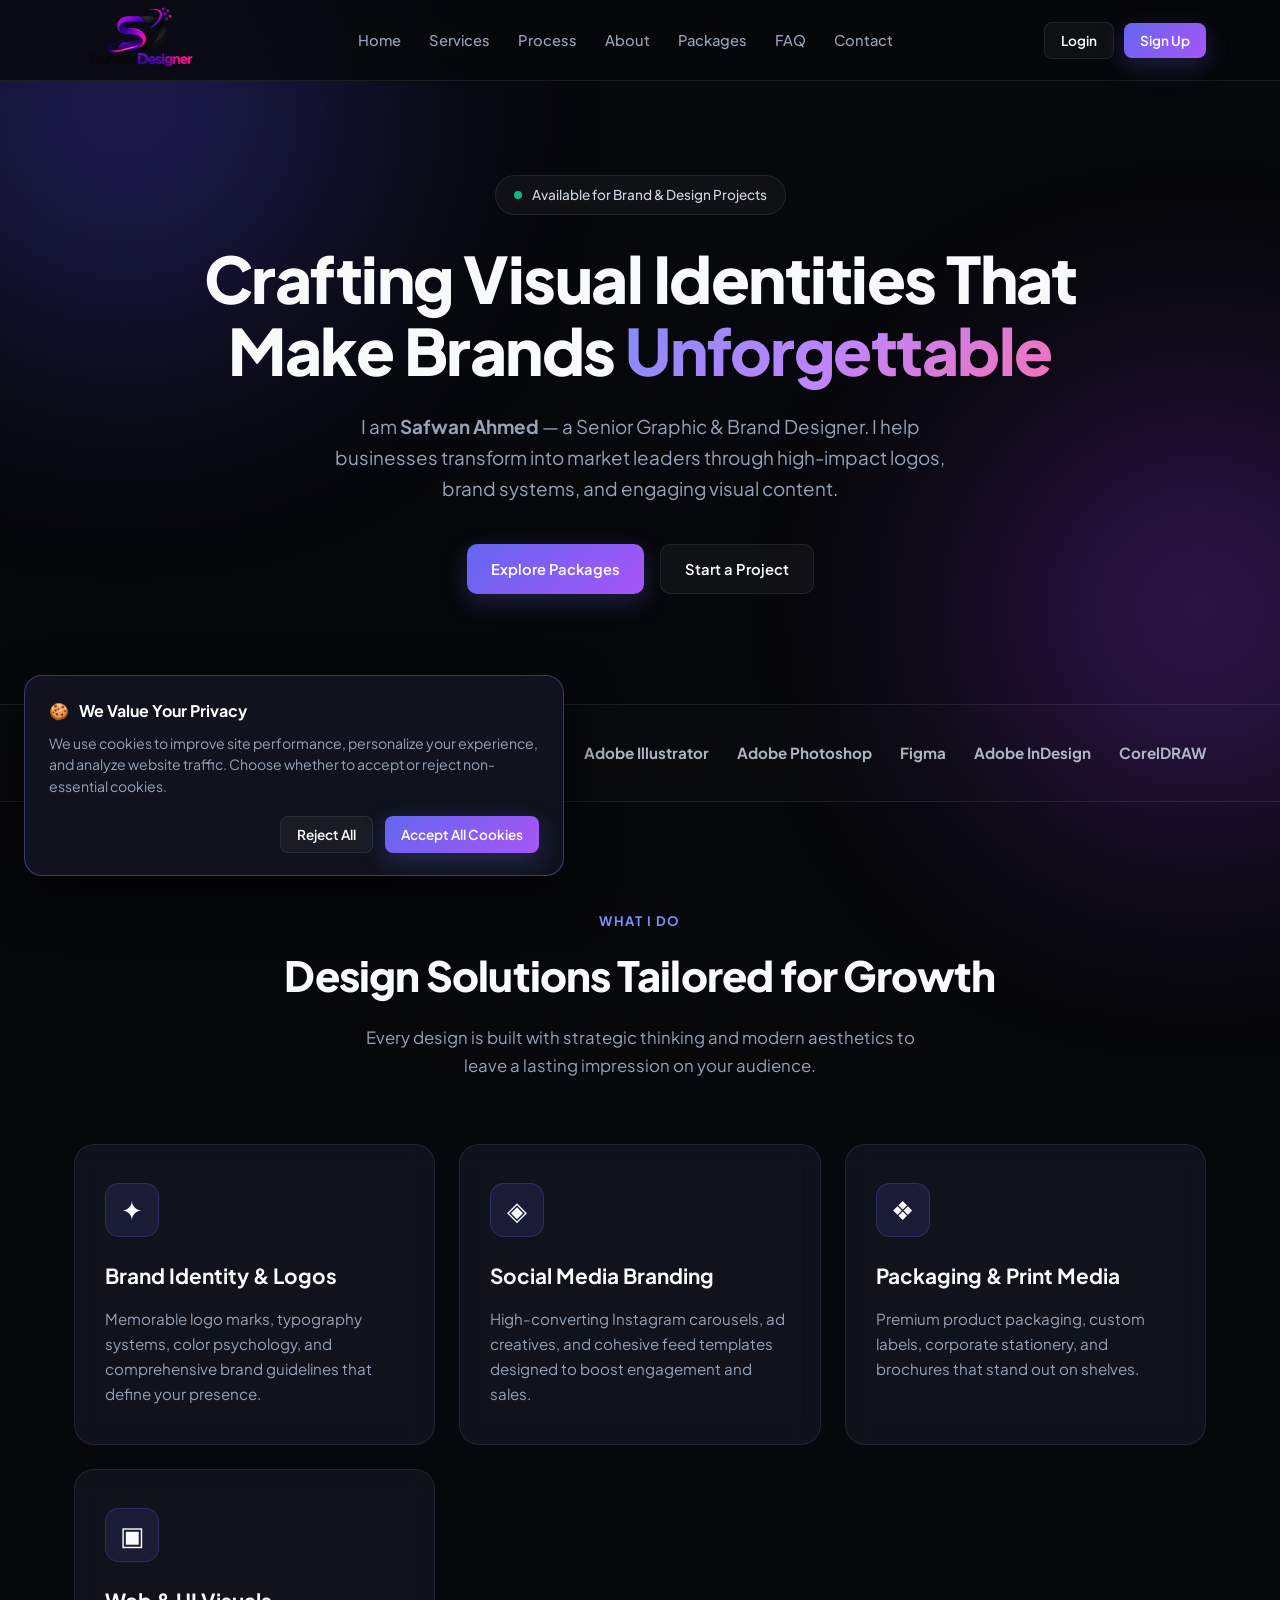
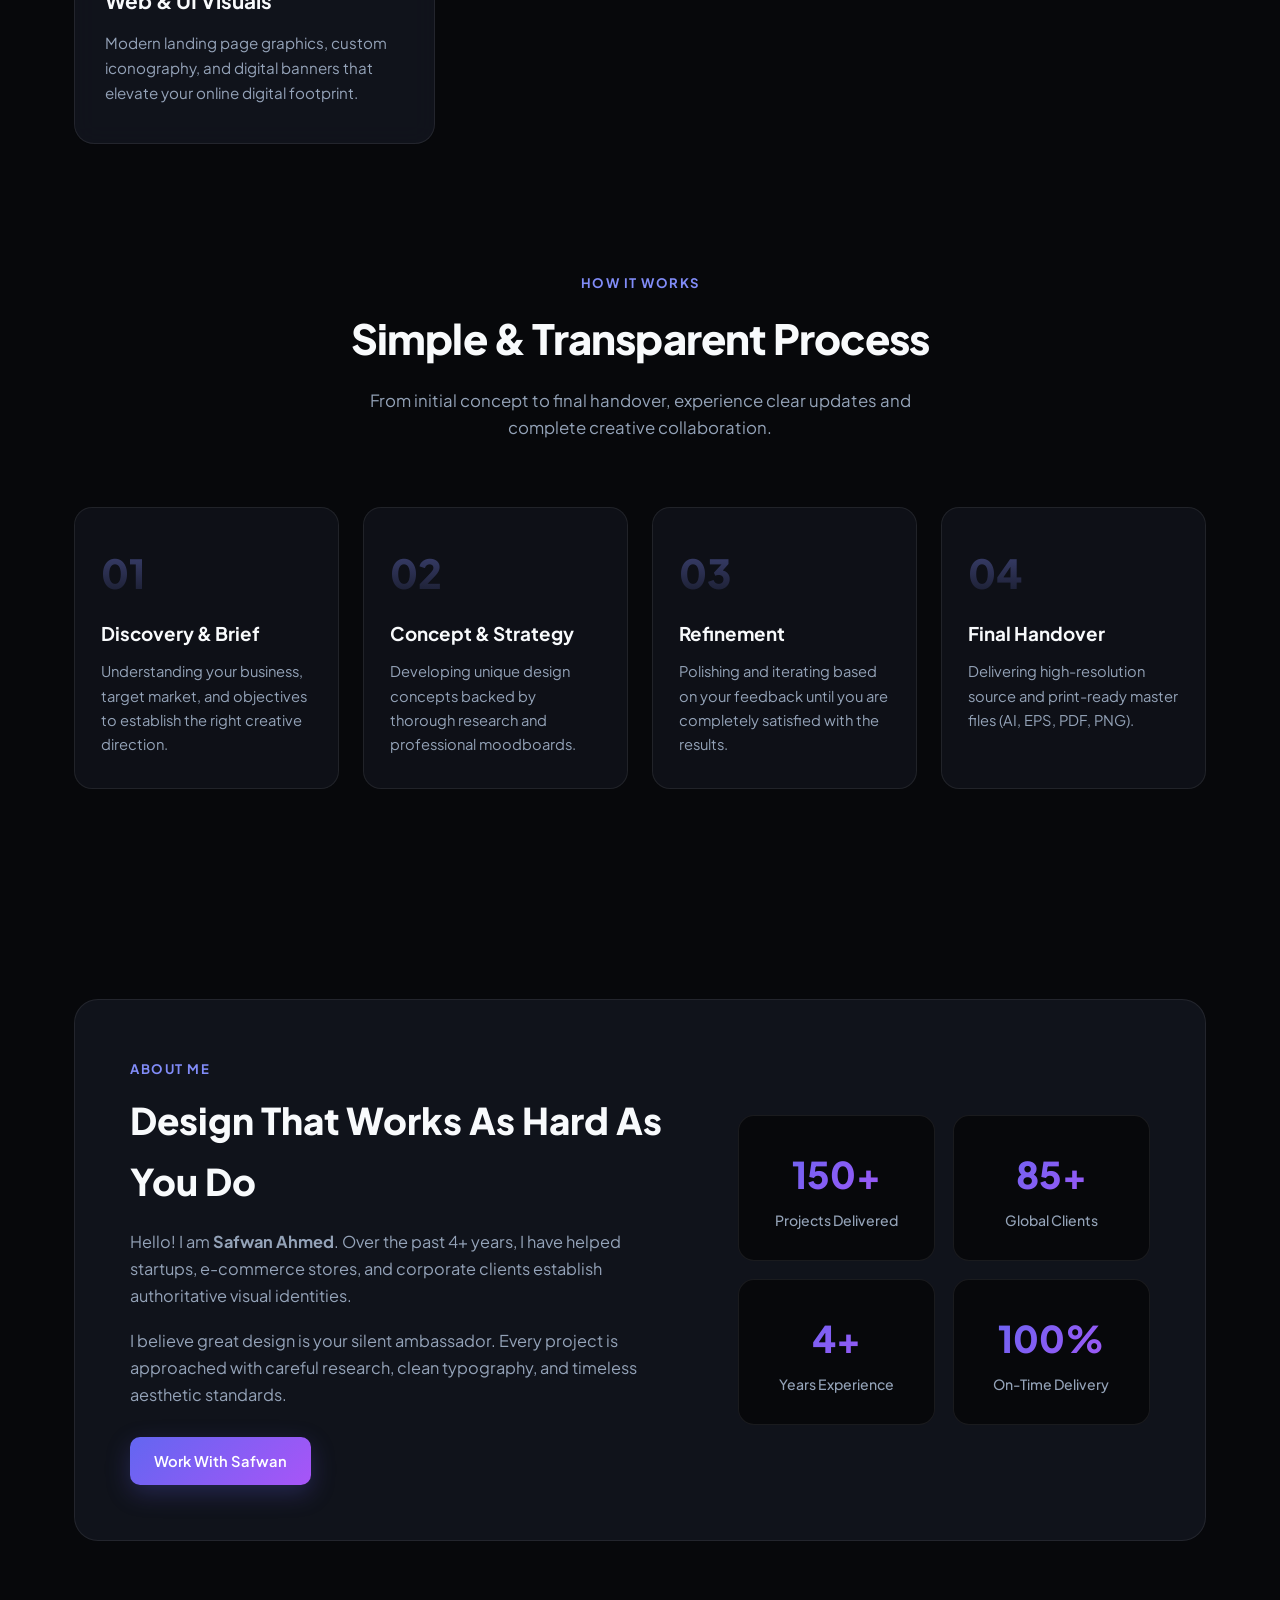
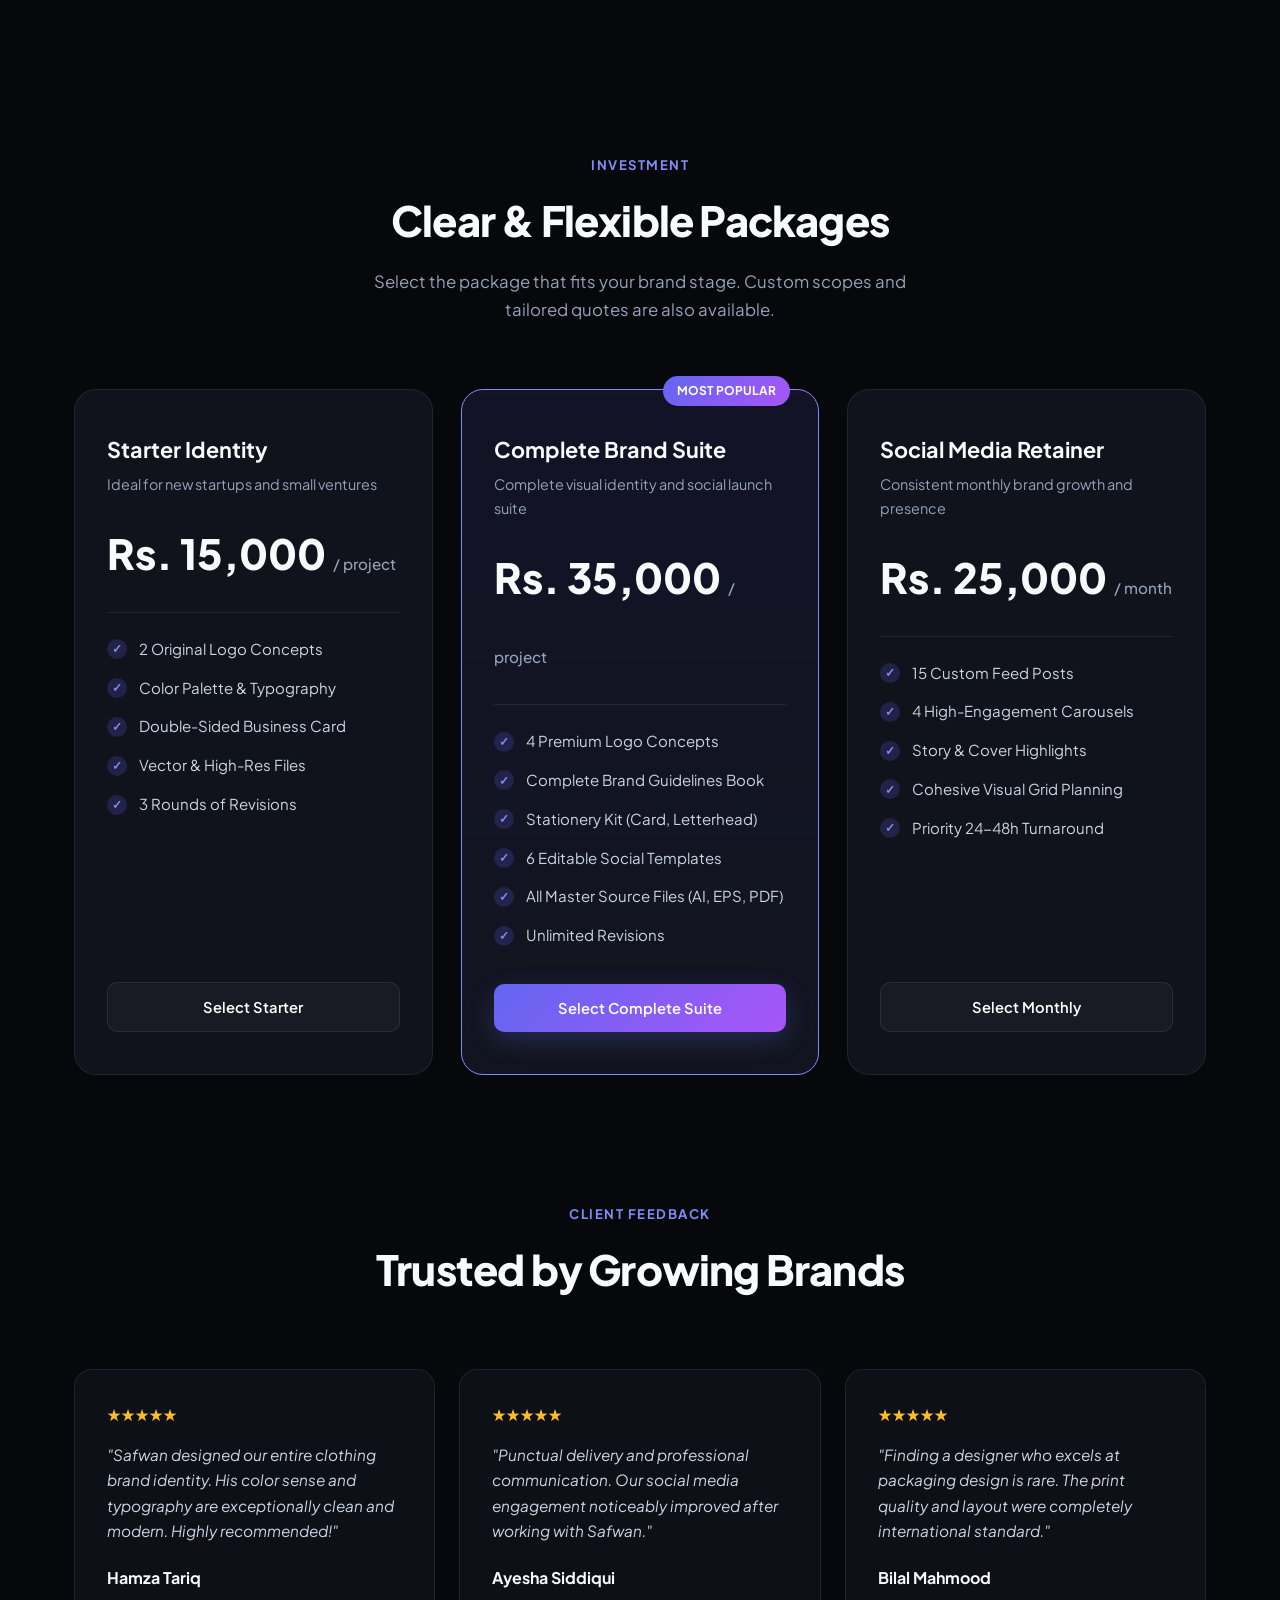
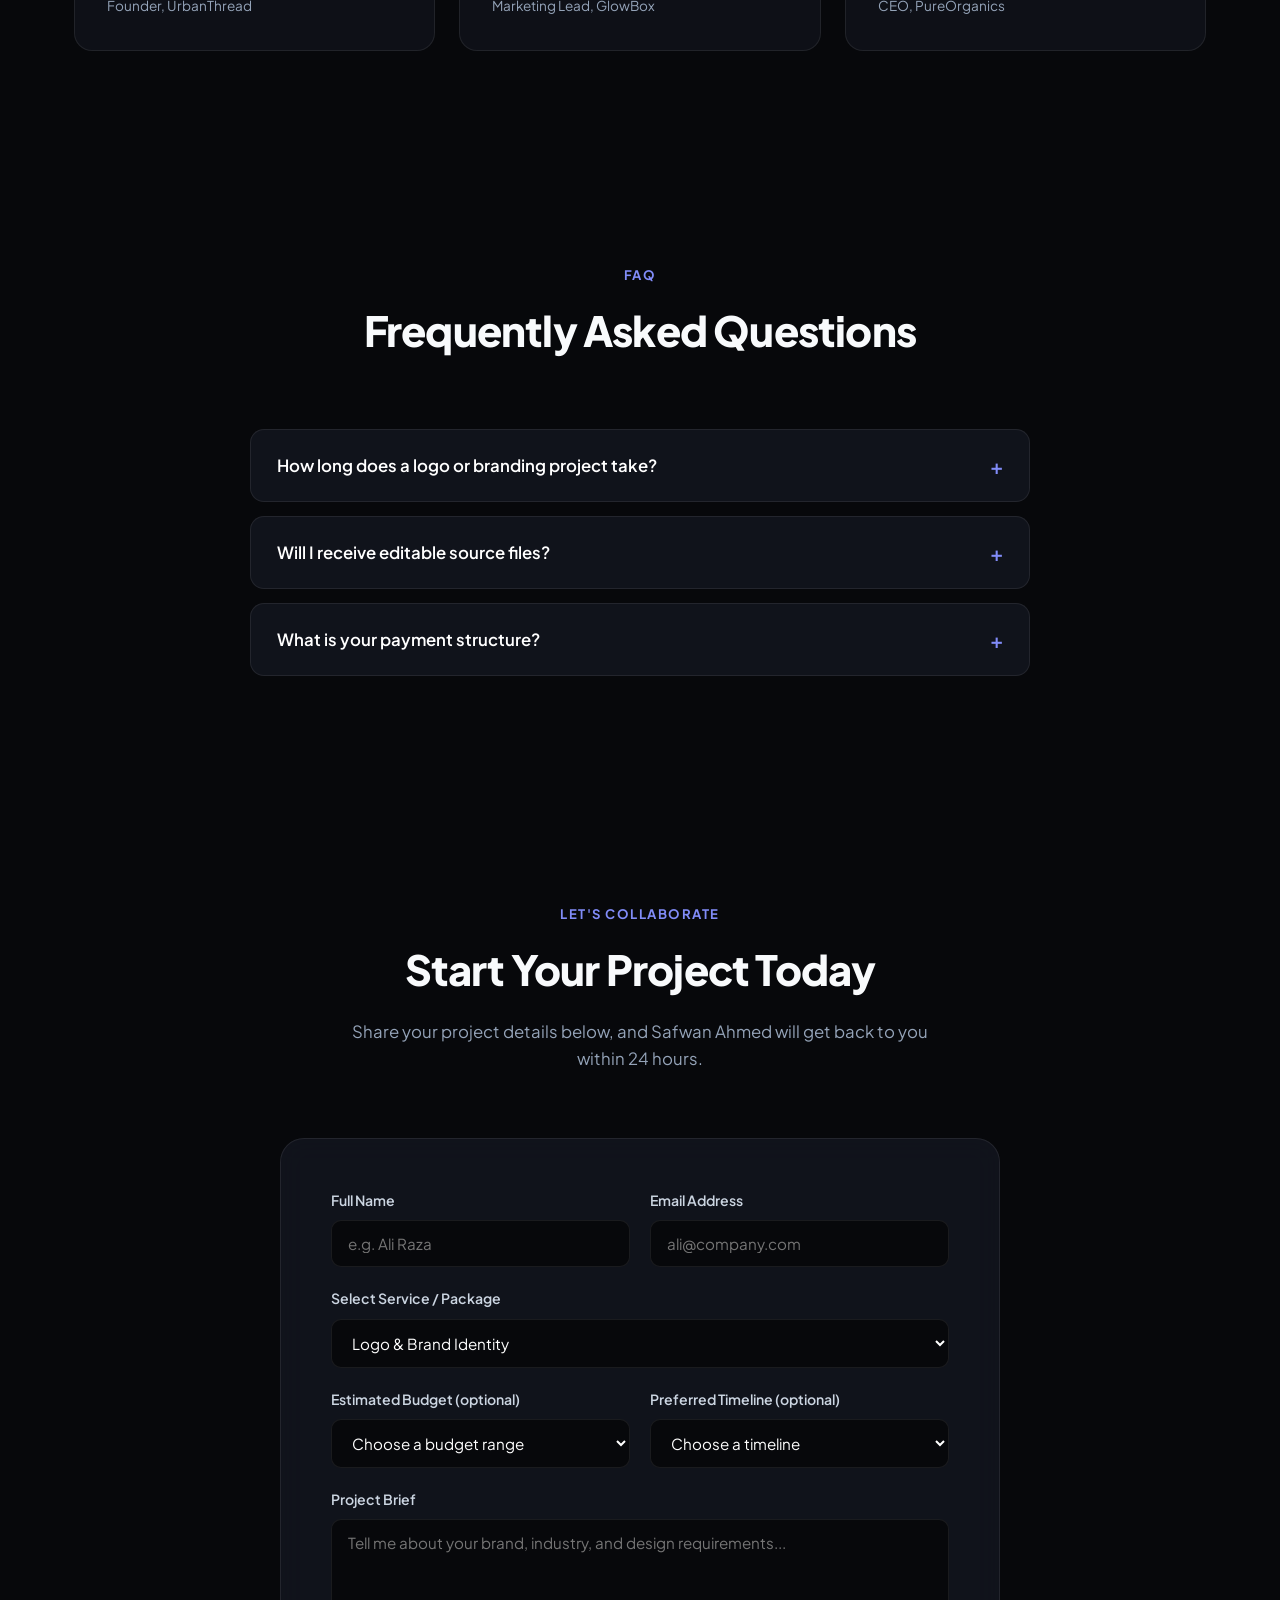
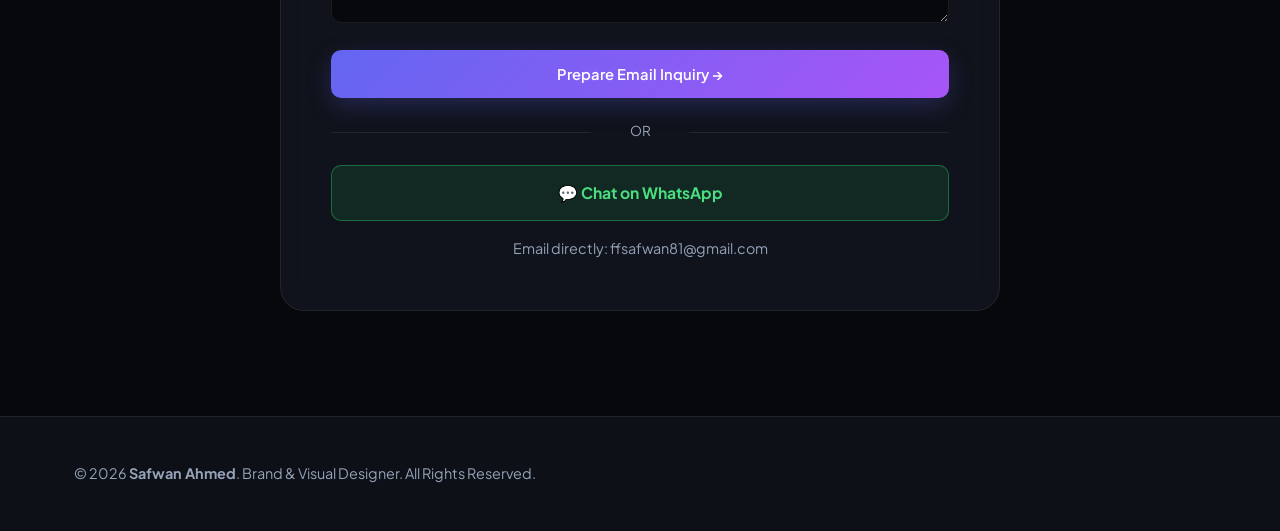
==== index.html @ cdcf0e23 "Add files via upload" ====
<!DOCTYPE html>
<html lang="en">
<head>
    <meta charset="UTF-8">
    <meta name="viewport" content="width=device-width, initial-scale=1.0">
    <title>Safwan Ahmed — Senior Brand & Visual Designer</title>
    <meta name="description" content="Explore brand identity, logo design, packaging, and social media design services by Safwan Ahmed. View packages and start your project today.">
    <meta name="theme-color" content="#07080b">
    <meta property="og:type" content="website">
    <meta property="og:title" content="Safwan Ahmed — Brand & Visual Designer">
    <meta property="og:description" content="Strategic brand identities, logos, packaging, and visual design for growing businesses.">
    <link href="https://fonts.googleapis.com/css2?family=Plus+Jakarta+Sans:wght@400;500;600;700;800&display=swap" rel="stylesheet">
    
    <link rel="stylesheet" href="style.css">
</head>
<body>

    <div class="glow-orb orb-1"></div>
    <div class="glow-orb orb-2"></div>

    <!-- NAVBAR WITH EMAIL LOGIN & SIGN UP -->
    <header>
        <div class="container nav-container">
            <a href="#" class="logo">
                <img class="logo-image" src="assetssafwan-logo.png" alt="Safwan Designer — Graphic Designer">
            </a>

            <ul class="nav-links" id="navLinks">
                <li><a href="#home">Home</a></li>
                <li><a href="#services">Services</a></li>
                <li><a href="#process">Process</a></li>
                <li><a href="#about">About</a></li>
                <li><a href="#packages">Packages</a></li>
                <li><a href="#faq">FAQ</a></li>
                <li><a href="#contact">Contact</a></li>
            </ul>

            <div class="nav-actions">
                <!-- Auth Buttons (Shown when logged out) -->
                <div id="guestActions">
                    <button type="button" class="btn btn-outline btn-sm" id="loginBtn">Login</button>
                    <button type="button" class="btn btn-sm" id="signupBtn">Sign Up</button>
                </div>

                <!-- User Session Badge (Shown after Email Login/Signup) -->
                <div id="userSession" class="user-badge">
                    <span id="loggedInEmail">user@email.com</span>
                    <button type="button" id="logoutBtn">Logout</button>
                </div>

                <div class="menu-toggle" id="menuToggle">☰</div>
            </div>
        </div>
    </header>

    <!-- HERO SECTION -->
    <section class="hero" id="home">
        <div class="container">
            <div class="status-pill">
                <span class="pulse-dot"></span>
                Available for Brand & Design Projects
            </div>
            <h1>Crafting Visual Identities That Make Brands <span>Unforgettable</span></h1>
            <p>I am <strong>Safwan Ahmed</strong> — a Senior Graphic & Brand Designer. I help businesses transform into market leaders through high-impact logos, brand systems, and engaging visual content.</p>
            <div class="hero-btns">
                <a href="#packages" class="btn">Explore Packages</a>
                <a href="#contact" class="btn btn-outline">Start a Project</a>
            </div>
        </div>
    </section>

    <!-- TOOLS STRIP -->
    <div class="tools-strip">
        <div class="container tools-strip-inner">
            <span class="tools-label">Industry Standard Stack</span>
            <div class="tools-icons">
                <span>Adobe Illustrator</span>
                <span>Adobe Photoshop</span>
                <span>Figma</span>
                <span>Adobe InDesign</span>
                <span>CorelDRAW</span>
            </div>
        </div>
    </div>

    <!-- SERVICES SECTION -->
    <section id="services">
        <div class="container">
            <div class="section-header">
                <span class="section-tag">What I Do</span>
                <h2>Design Solutions Tailored for Growth</h2>
                <p>Every design is built with strategic thinking and modern aesthetics to leave a lasting impression on your audience.</p>
            </div>
            <div class="services-grid">
                <div class="service-card">
                    <div class="service-icon">✦</div>
                    <h3>Brand Identity & Logos</h3>
                    <p>Memorable logo marks, typography systems, color psychology, and comprehensive brand guidelines that define your presence.</p>
                </div>
                <div class="service-card">
                    <div class="service-icon">◈</div>
                    <h3>Social Media Branding</h3>
                    <p>High-converting Instagram carousels, ad creatives, and cohesive feed templates designed to boost engagement and sales.</p>
                </div>
                <div class="service-card">
                    <div class="service-icon">❖</div>
                    <h3>Packaging & Print Media</h3>
                    <p>Premium product packaging, custom labels, corporate stationery, and brochures that stand out on shelves.</p>
                </div>
                <div class="service-card">
                    <div class="service-icon">▣</div>
                    <h3>Web & UI Visuals</h3>
                    <p>Modern landing page graphics, custom iconography, and digital banners that elevate your online digital footprint.</p>
                </div>
            </div>
        </div>
    </section>

    <!-- PROCESS SECTION -->
    <section id="process">
        <div class="container">
            <div class="section-header">
                <span class="section-tag">How It Works</span>
                <h2>Simple & Transparent Process</h2>
                <p>From initial concept to final handover, experience clear updates and complete creative collaboration.</p>
            </div>
            <div class="process-grid">
                <div class="process-step">
                    <span class="step-num">01</span>
                    <h3>Discovery & Brief</h3>
                    <p>Understanding your business, target market, and objectives to establish the right creative direction.</p>
                </div>
                <div class="process-step">
                    <span class="step-num">02</span>
                    <h3>Concept & Strategy</h3>
                    <p>Developing unique design concepts backed by thorough research and professional moodboards.</p>
                </div>
                <div class="process-step">
                    <span class="step-num">03</span>
                    <h3>Refinement</h3>
                    <p>Polishing and iterating based on your feedback until you are completely satisfied with the results.</p>
                </div>
                <div class="process-step">
                    <span class="step-num">04</span>
                    <h3>Final Handover</h3>
                    <p>Delivering high-resolution source and print-ready master files (AI, EPS, PDF, PNG).</p>
                </div>
            </div>
        </div>
    </section>

    <!-- ABOUT SECTION -->
    <section id="about">
        <div class="container">
            <div class="about-wrapper">
                <div class="about-content">
                    <span class="section-tag">About Me</span>
                    <h2>Design That Works As Hard As You Do</h2>
                    <p>Hello! I am <strong>Safwan Ahmed</strong>. Over the past 4+ years, I have helped startups, e-commerce stores, and corporate clients establish authoritative visual identities.</p>
                    <p>I believe great design is your silent ambassador. Every project is approached with careful research, clean typography, and timeless aesthetic standards.</p>
                    <a href="#contact" class="btn about-cta">Work With Safwan</a>
                </div>
                <div class="stats-grid">
                    <div class="stat-card">
                        <h3>150+</h3>
                        <p>Projects Delivered</p>
                    </div>
                    <div class="stat-card">
                        <h3>85+</h3>
                        <p>Global Clients</p>
                    </div>
                    <div class="stat-card">
                        <h3>4+</h3>
                        <p>Years Experience</p>
                    </div>
                    <div class="stat-card">
                        <h3>100%</h3>
                        <p>On-Time Delivery</p>
                    </div>
                </div>
            </div>
        </div>
    </section>

    <!-- PACKAGES SECTION -->
    <section id="packages">
        <div class="container">
            <div class="section-header">
                <span class="section-tag">Investment</span>
                <h2>Clear & Flexible Packages</h2>
                <p>Select the package that fits your brand stage. Custom scopes and tailored quotes are also available.</p>
            </div>
            <div class="pricing-grid">
                <div class="price-card">
                    <div>
                        <h3>Starter Identity</h3>
                        <p class="price-desc">Ideal for new startups and small ventures</p>
                        <div class="price-amount">Rs. 15,000 <span>/ project</span></div>
                        <ul class="features-list">
                            <li><span class="check-icon">✓</span> 2 Original Logo Concepts</li>
                            <li><span class="check-icon">✓</span> Color Palette & Typography</li>
                            <li><span class="check-icon">✓</span> Double-Sided Business Card</li>
                            <li><span class="check-icon">✓</span> Vector & High-Res Files</li>
                            <li><span class="check-icon">✓</span> 3 Rounds of Revisions</li>
                        </ul>
                    </div>
                    <a href="#contact" class="btn btn-outline package-select-btn" data-package="Starter Identity">Select Starter</a>
                </div>

                <div class="price-card featured">
                    <span class="popular-badge">Most Popular</span>
                    <div>
                        <h3>Complete Brand Suite</h3>
                        <p class="price-desc">Complete visual identity and social launch suite</p>
                        <div class="price-amount">Rs. 35,000 <span>/ project</span></div>
                        <ul class="features-list">
                            <li><span class="check-icon">✓</span> 4 Premium Logo Concepts</li>
                            <li><span class="check-icon">✓</span> Complete Brand Guidelines Book</li>
                            <li><span class="check-icon">✓</span> Stationery Kit (Card, Letterhead)</li>
                            <li><span class="check-icon">✓</span> 6 Editable Social Templates</li>
                            <li><span class="check-icon">✓</span> All Master Source Files (AI, EPS, PDF)</li>
                            <li><span class="check-icon">✓</span> Unlimited Revisions</li>
                        </ul>
                    </div>
                    <a href="#contact" class="btn package-select-btn" data-package="Complete Brand Suite">Select Complete Suite</a>
                </div>

                <div class="price-card">
                    <div>
                        <h3>Social Media Retainer</h3>
                        <p class="price-desc">Consistent monthly brand growth and presence</p>
                        <div class="price-amount">Rs. 25,000 <span>/ month</span></div>
                        <ul class="features-list">
                            <li><span class="check-icon">✓</span> 15 Custom Feed Posts</li>
                            <li><span class="check-icon">✓</span> 4 High-Engagement Carousels</li>
                            <li><span class="check-icon">✓</span> Story & Cover Highlights</li>
                            <li><span class="check-icon">✓</span> Cohesive Visual Grid Planning</li>
                            <li><span class="check-icon">✓</span> Priority 24-48h Turnaround</li>
                        </ul>
                    </div>
                    <a href="#contact" class="btn btn-outline package-select-btn" data-package="Social Media Retainer">Select Monthly</a>
                </div>
            </div>
        </div>
    </section>

    <!-- TESTIMONIALS -->
    <section class="testimonials-section">
        <div class="container">
            <div class="section-header">
                <span class="section-tag">Client Feedback</span>
                <h2>Trusted by Growing Brands</h2>
            </div>
            <div class="testimonials-grid">
                <div class="review-card">
                    <div class="stars">★★★★★</div>
                    <p class="review-text">"Safwan designed our entire clothing brand identity. His color sense and typography are exceptionally clean and modern. Highly recommended!"</p>
                    <div class="client-info">
                        <h4>Hamza Tariq</h4>
                        <span>Founder, UrbanThread</span>
                    </div>
                </div>
                <div class="review-card">
                    <div class="stars">★★★★★</div>
                    <p class="review-text">"Punctual delivery and professional communication. Our social media engagement noticeably improved after working with Safwan."</p>
                    <div class="client-info">
                        <h4>Ayesha Siddiqui</h4>
                        <span>Marketing Lead, GlowBox</span>
                    </div>
                </div>
                <div class="review-card">
                    <div class="stars">★★★★★</div>
                    <p class="review-text">"Finding a designer who excels at packaging design is rare. The print quality and layout were completely international standard."</p>
                    <div class="client-info">
                        <h4>Bilal Mahmood</h4>
                        <span>CEO, PureOrganics</span>
                    </div>
                </div>
            </div>
        </div>
    </section>

    <!-- FAQ -->
    <section id="faq">
        <div class="container">
            <div class="section-header">
                <span class="section-tag">FAQ</span>
                <h2>Frequently Asked Questions</h2>
            </div>
            <div class="faq-container">
                <div class="faq-item">
                    <button class="faq-question">How long does a logo or branding project take? <span>+</span></button>
                    <div class="faq-answer">Starter logo projects typically take 3 to 5 working days, while complete brand identity suites take 7 to 10 working days.</div>
                </div>
                <div class="faq-item">
                    <button class="faq-question">Will I receive editable source files? <span>+</span></button>
                    <div class="faq-answer">Yes, absolutely! Every package includes high-resolution PNG, JPEG, print-ready PDF, and fully editable vector source files (AI/EPS).</div>
                </div>
                <div class="faq-item">
                    <button class="faq-question">What is your payment structure? <span>+</span></button>
                    <div class="faq-answer">Projects require a 50% advance payment to begin work, with the remaining 50% due upon project completion before final files handover.</div>
                </div>
            </div>
        </div>
    </section>

    <!-- CONTACT SECTION -->
    <section id="contact">
        <div class="container">
            <div class="section-header">
                <span class="section-tag">Let's Collaborate</span>
                <h2>Start Your Project Today</h2>
                <p>Share your project details below, and Safwan Ahmed will get back to you within 24 hours.</p>
            </div>
            <div class="contact-wrapper">
                <form id="contactForm">
                    <div class="form-row">
                        <div class="form-group">
                            <label for="clientName">Full Name</label>
                            <input type="text" id="clientName" name="name" autocomplete="name" placeholder="e.g. Ali Raza" required>
                        </div>
                        <div class="form-group">
                            <label for="clientEmail">Email Address</label>
                            <input type="email" id="clientEmail" name="email" autocomplete="email" placeholder="ali@company.com" required>
                        </div>
                    </div>
                    <div class="form-group">
                        <label for="serviceSelect">Select Service / Package</label>
                        <select id="serviceSelect" name="service">
                            <option value="Logo & Brand Identity">Logo & Brand Identity</option>
                            <option value="Starter Identity">Starter Identity (Rs. 15,000)</option>
                            <option value="Complete Brand Suite">Complete Brand Suite (Rs. 35,000)</option>
                            <option value="Social Media Retainer">Social Media Retainer (Rs. 25,000/mo)</option>
                            <option value="Custom Design Project">Custom Design Project</option>
                        </select>
                    </div>
                    <div class="form-row">
                        <div class="form-group">
                            <label for="projectBudget">Estimated Budget (optional)</label>
                            <select id="projectBudget" name="budget">
                                <option value="">Choose a budget range</option>
                                <option value="Under Rs. 15,000">Under Rs. 15,000</option>
                                <option value="Rs. 15,000–35,000">Rs. 15,000–35,000</option>
                                <option value="Rs. 35,000–75,000">Rs. 35,000–75,000</option>
                                <option value="Rs. 75,000+">Rs. 75,000+</option>
                                <option value="Not sure yet">Not sure yet</option>
                            </select>
                        </div>
                        <div class="form-group">
                            <label for="projectTimeline">Preferred Timeline (optional)</label>
                            <select id="projectTimeline" name="timeline">
                                <option value="">Choose a timeline</option>
                                <option value="As soon as possible">As soon as possible</option>
                                <option value="Within 1–2 weeks">Within 1–2 weeks</option>
                                <option value="Within 2–4 weeks">Within 2–4 weeks</option>
                                <option value="Flexible">Flexible</option>
                            </select>
                        </div>
                    </div>
                    <div class="form-group">
                        <label for="projectDetails">Project Brief</label>
                        <textarea id="projectDetails" name="projectDetails" rows="4" placeholder="Tell me about your brand, industry, and design requirements..." required></textarea>
                    </div>
                    <button type="submit" class="btn contact-submit">Prepare Email Inquiry →</button>
                </form>

                <div class="divider-or">OR</div>

                <a class="whatsapp-btn" id="whatsappBtn" href="https://wa.me/923171022977" target="_blank" rel="noopener noreferrer">
                    💬 Chat on WhatsApp
                </a>
                <a class="email-contact" href="mailto:ffsafwan81@gmail.com">
                    Email directly: ffsafwan81@gmail.com
                </a>
            </div>
        </div>
    </section>

    <!-- FOOTER -->
    <footer>
        <div class="container footer-inner">
            <p>© 2026 <strong>Safwan Ahmed</strong>. Brand & Visual Designer. All Rights Reserved.</p>
        </div>
    </footer>

    <!-- EMAIL LOGIN / SIGN UP MODAL -->
    <div class="modal-overlay" id="authModal">
        <div class="modal-card">
            <button class="modal-close" id="authModalCloseBtn" aria-label="Close">✕</button>
            <span class="modal-badge" id="authBadge">Client Portal</span>
            <h3 id="authTitle">Welcome Back</h3>
            <p id="authSubtitle">Sign in with your email address to manage your design orders.</p>

            <form id="authForm">
                <div class="form-group" id="nameFieldGroup">
                    <label>Full Name</label>
                    <input type="text" id="authName" placeholder="Enter your full name">
                </div>
                <div class="form-group">
                    <label>Email Address</label>
                    <input type="email" id="authEmail" placeholder="you@example.com" required>
                </div>
                <div class="form-group">
                    <label>Password</label>
                    <input type="password" id="authPassword" placeholder="••••••••" minlength="6" required>
                </div>
                <button type="submit" class="btn" id="authSubmitBtn">Login with Email</button>
            </form>

            <div class="auth-switch">
                <span id="authSwitchText">Don't have an account?</span>
                <button type="button" id="authSwitchBtn">Sign Up</button>
            </div>
        </div>
    </div>

    <!-- COOKIE CONSENT BANNER (ACCEPT ALL / REJECT ALL) -->
    <div class="cookie-banner" id="cookieBanner">
        <div class="cookie-header">
            <span>🍪</span> We Value Your Privacy
        </div>
        <p>We use cookies to improve site performance, personalize your experience, and analyze website traffic. Choose whether to accept or reject non-essential cookies.</p>
        <div class="cookie-btns">
            <button type="button" class="btn btn-outline btn-sm" id="rejectCookiesBtn">Reject All</button>
            <button type="button" class="btn btn-sm" id="acceptCookiesBtn">Accept All Cookies</button>
        </div>
    </div>

    <!-- TOAST NOTIFICATION -->
    <div class="toast" id="toastBox">
        <span class="toast-icon">✅</span>
        <div>
            <strong id="toastTitle">Success!</strong>
            <span id="toastMsg">Action completed successfully.</span>
        </div>
    </div>

    <!-- JAVASCRIPT -->
    <script src="script.js"></script>
</body>
</html>
---- style.css ----
:root {
    --bg-primary: #07080b;
    --bg-secondary: #0e1017;
    --card-bg: rgba(20, 23, 34, 0.75);
    --card-border: rgba(255, 255, 255, 0.08);
    --card-border-hover: rgba(129, 140, 248, 0.45);
    --text-main: #f8fafc;
    --text-muted: #94a3b8;
    --accent-primary: #6366f1;
    --accent-secondary: #a855f7;
    --gradient-main: linear-gradient(135deg, #6366f1 0%, #a855f7 100%);
}

* {
    margin: 0;
    padding: 0;
    box-sizing: border-box;
    font-family: 'Plus Jakarta Sans', sans-serif;
    scroll-behavior: smooth;
}

body {
    background-color: var(--bg-primary);
    color: var(--text-main);
    line-height: 1.65;
    overflow-x: hidden;
    position: relative;
}

.glow-orb {
    position: fixed;
    border-radius: 50%;
    filter: blur(130px);
    z-index: -1;
    pointer-events: none;
    opacity: 0.35;
}
.orb-1 {
    width: 450px;
    height: 450px;
    background: #4f46e5;
    top: -120px;
    left: -100px;
    animation: orb-drift 18s ease-in-out infinite alternate;
}
.orb-2 {
    width: 400px;
    height: 400px;
    background: #9333ea;
    bottom: 10%;
    right: -120px;
    animation: orb-drift 22s ease-in-out infinite alternate-reverse;
}

@keyframes orb-drift {
    from { transform: translate3d(0, 0, 0) scale(1); }
    to { transform: translate3d(28px, 36px, 0) scale(1.08); }
}

a { text-decoration: none; color: inherit; }

.container {
    max-width: 1180px;
    margin: 0 auto;
    padding: 0 24px;
}

/* --- NAVBAR --- */
header {
    position: fixed;
    top: 0;
    width: 100%;
    background: rgba(7, 8, 11, 0.8);
    backdrop-filter: blur(16px);
    -webkit-backdrop-filter: blur(16px);
    border-bottom: 1px solid var(--card-border);
    z-index: 1000;
}

.nav-container {
    display: flex;
    justify-content: space-between;
    align-items: center;
    height: 80px;
    gap: 20px;
}

.logo {
    display: flex;
    align-items: center;
    white-space: nowrap;
    flex-shrink: 0;
    height: 80px;
}

.logo-image {
    display: block;
    width: 132px;
    height: 76px;
    object-fit: contain;
    transition: transform 0.3s ease, filter 0.3s ease;
}

.logo:hover .logo-image {
    transform: translateY(-2px);
    filter: drop-shadow(0 5px 14px rgba(168, 85, 247, 0.28));
}

.nav-links {
    display: flex;
    gap: 28px;
    list-style: none;
}

.nav-links a {
    font-size: 0.92rem;
    font-weight: 500;
    color: var(--text-muted);
    transition: color 0.25s;
    position: relative;
}

.nav-links a:hover { color: #fff; }

.nav-links a::after {
    content: "";
    position: absolute;
    left: 0;
    right: 0;
    bottom: -7px;
    height: 2px;
    background: var(--gradient-main);
    transform: scaleX(0);
    transform-origin: left;
    transition: transform 0.25s ease;
}

.nav-links a:hover::after,
.nav-links a:focus-visible::after { transform: scaleX(1); }

.nav-actions {
    display: flex;
    align-items: center;
    gap: 10px;
}

.user-badge {
    display: none;
    align-items: center;
    gap: 10px;
    background: rgba(99, 102, 241, 0.14);
    border: 1px solid rgba(129, 140, 248, 0.3);
    padding: 6px 14px;
    border-radius: 50px;
    font-size: 0.85rem;
    color: #e0e7ff;
}

.btn {
    display: inline-flex;
    align-items: center;
    justify-content: center;
    gap: 8px;
    background: var(--gradient-main);
    color: #fff;
    padding: 12px 24px;
    border-radius: 10px;
    font-weight: 600;
    font-size: 0.92rem;
    transition: all 0.3s ease;
    border: none;
    cursor: pointer;
    box-shadow: 0 8px 25px rgba(99, 102, 241, 0.25);
    white-space: nowrap;
}

.btn:hover {
    transform: translateY(-2px);
    box-shadow: 0 12px 30px rgba(99, 102, 241, 0.45);
}

.btn-outline {
    background: rgba(255, 255, 255, 0.04);
    border: 1px solid var(--card-border);
    box-shadow: none;
}

.btn-outline:hover {
    background: rgba(255, 255, 255, 0.1);
    border-color: rgba(255, 255, 255, 0.22);
}

.btn-sm {
    padding: 9px 16px;
    font-size: 0.85rem;
    border-radius: 8px;
}

.menu-toggle {
    display: none;
    font-size: 1.5rem;
    cursor: pointer;
    color: #fff;
}

/* --- HERO SECTION --- */
.hero {
    padding: 175px 0 110px;
    text-align: center;
    position: relative;
}

.hero .status-pill,
.hero h1,
.hero p,
.hero-btns {
    animation: hero-enter 0.75s both;
}

.hero h1 { animation-delay: 0.12s; }
.hero p { animation-delay: 0.24s; }
.hero-btns { animation-delay: 0.36s; }

@keyframes hero-enter {
    from { opacity: 0; transform: translateY(20px); }
    to { opacity: 1; transform: translateY(0); }
}

.status-pill {
    display: inline-flex;
    align-items: center;
    gap: 10px;
    background: rgba(255, 255, 255, 0.04);
    border: 1px solid var(--card-border);
    padding: 8px 18px;
    border-radius: 50px;
    font-size: 0.85rem;
    font-weight: 500;
    color: #cbd5e1;
    margin-bottom: 28px;
}

.pulse-dot {
    width: 8px;
    height: 8px;
    background-color: #10b981;
    border-radius: 50%;
    animation: pulse 2s infinite;
}

@keyframes pulse {
    0% { box-shadow: 0 0 0 0 rgba(16, 185, 129, 0.7); }
    70% { box-shadow: 0 0 0 8px rgba(16, 185, 129, 0); }
    100% { box-shadow: 0 0 0 0 rgba(16, 185, 129, 0); }
}

.hero h1 {
    font-size: 4rem;
    font-weight: 800;
    line-height: 1.12;
    max-width: 880px;
    margin: 0 auto 24px;
    letter-spacing: -1.5px;
}

.hero h1 span {
    background: linear-gradient(135deg, #818cf8 0%, #c084fc 50%, #f472b6 100%);
    -webkit-background-clip: text;
    background-clip: text;
    -webkit-text-fill-color: transparent;
}

.hero p {
    color: var(--text-muted);
    font-size: 1.18rem;
    max-width: 630px;
    margin: 0 auto 40px;
}

.hero-btns {
    display: flex;
    gap: 16px;
    justify-content: center;
    flex-wrap: wrap;
}

/* --- TOOLS STRIP --- */
.tools-strip {
    padding: 35px 0;
    border-top: 1px solid var(--card-border);
    border-bottom: 1px solid var(--card-border);
    background: rgba(255, 255, 255, 0.01);
}

.tools-strip-inner {
    display: flex;
    justify-content: space-between;
    align-items: center;
    flex-wrap: wrap;
    gap: 20px;
}

.tools-label {
    font-size: 0.85rem;
    text-transform: uppercase;
    letter-spacing: 1.2px;
    color: var(--text-muted);
    font-weight: 600;
}

.tools-icons {
    display: flex;
    gap: 28px;
    flex-wrap: wrap;
}

.tools-icons span {
    font-weight: 700;
    font-size: 0.95rem;
    color: #cbd5e1;
    opacity: 0.85;
}

section { padding: 105px 0; }

.section-tag {
    display: inline-block;
    color: #818cf8;
    font-size: 0.82rem;
    font-weight: 700;
    text-transform: uppercase;
    letter-spacing: 1.5px;
    margin-bottom: 10px;
}

.section-header {
    text-align: center;
    margin-bottom: 65px;
}

.section-header h2 {
    font-size: 2.6rem;
    font-weight: 800;
    letter-spacing: -0.8px;
    margin-bottom: 14px;
}

.section-header p {
    color: var(--text-muted);
    max-width: 580px;
    margin: 0 auto;
    font-size: 1.05rem;
}

/* --- SERVICES --- */
.services-grid {
    display: grid;
    grid-template-columns: repeat(auto-fit, minmax(270px, 1fr));
    gap: 24px;
}

.service-card {
    background: var(--card-bg);
    backdrop-filter: blur(12px);
    border: 1px solid var(--card-border);
    padding: 38px 30px;
    border-radius: 20px;
    transition: all 0.35s ease;
}

.service-card:hover {
    transform: translateY(-6px);
    border-color: var(--card-border-hover);
    box-shadow: 0 18px 45px rgba(0, 0, 0, 0.24);
}

.service-icon {
    width: 54px;
    height: 54px;
    background: rgba(99, 102, 241, 0.12);
    border: 1px solid rgba(99, 102, 241, 0.25);
    border-radius: 14px;
    display: flex;
    align-items: center;
    justify-content: center;
    font-size: 1.6rem;
    margin-bottom: 22px;
    transition: transform 0.3s ease, background-color 0.3s ease;
}

.service-card:hover .service-icon {
    transform: rotate(-6deg) scale(1.08);
    background: rgba(99, 102, 241, 0.22);
}

.service-card h3 { font-size: 1.3rem; font-weight: 700; margin-bottom: 12px; }
.service-card p { color: var(--text-muted); font-size: 0.95rem; }

/* --- PROCESS --- */
.process-grid {
    display: grid;
    grid-template-columns: repeat(auto-fit, minmax(240px, 1fr));
    gap: 24px;
}

.process-step {
    background: var(--bg-secondary);
    border: 1px solid var(--card-border);
    padding: 32px 26px;
    border-radius: 18px;
    transition: transform 0.3s ease, border-color 0.3s ease, box-shadow 0.3s ease;
}

.process-step:hover {
    transform: translateY(-5px);
    border-color: var(--card-border-hover);
    box-shadow: 0 16px 38px rgba(0, 0, 0, 0.2);
}

.step-num {
    font-size: 2.5rem;
    font-weight: 800;
    background: linear-gradient(180deg, rgba(129, 140, 248, 0.45) 0%, rgba(129, 140, 248, 0.05) 100%);
    -webkit-background-clip: text;
    background-clip: text;
    -webkit-text-fill-color: transparent;
    margin-bottom: 12px;
    display: block;
}

.process-step h3 { font-size: 1.18rem; margin-bottom: 10px; }
.process-step p { color: var(--text-muted); font-size: 0.92rem; }

/* --- ABOUT --- */
.about-wrapper {
    background: var(--card-bg);
    border: 1px solid var(--card-border);
    border-radius: 24px;
    padding: 55px;
    display: grid;
    grid-template-columns: 1.15fr 0.85fr;
    gap: 50px;
    align-items: center;
}

.about-content h2 { font-size: 2.3rem; font-weight: 800; margin-bottom: 18px; }
.about-content p { color: var(--text-muted); margin-bottom: 18px; font-size: 1.02rem; }

.stats-grid {
    display: grid;
    grid-template-columns: 1fr 1fr;
    gap: 18px;
}

.stat-card {
    background: var(--bg-primary);
    border: 1px solid var(--card-border);
    padding: 28px 20px;
    border-radius: 16px;
    text-align: center;
    transition: transform 0.3s ease, border-color 0.3s ease;
}

.stat-card:hover {
    transform: translateY(-4px);
    border-color: var(--card-border-hover);
}

.stat-card h3 {
    font-size: 2.3rem;
    font-weight: 800;
    background: var(--gradient-main);
    -webkit-background-clip: text;
    background-clip: text;
    -webkit-text-fill-color: transparent;
    margin-bottom: 4px;
}

.stat-card p { color: var(--text-muted); font-size: 0.88rem; font-weight: 500; }

/* --- PACKAGES --- */
.pricing-grid {
    display: grid;
    grid-template-columns: repeat(auto-fit, minmax(310px, 1fr));
    gap: 28px;
}

.price-card {
    background: var(--card-bg);
    border: 1px solid var(--card-border);
    padding: 42px 32px;
    border-radius: 22px;
    display: flex;
    flex-direction: column;
    justify-content: space-between;
    transition: transform 0.3s ease, border-color 0.3s ease, box-shadow 0.3s ease;
}

.price-card:hover {
    transform: translateY(-6px);
    border-color: var(--card-border-hover);
    box-shadow: 0 18px 42px rgba(0, 0, 0, 0.24);
}

.price-card.featured {
    background: linear-gradient(180deg, rgba(99, 102, 241, 0.12) 0%, rgba(20, 23, 34, 0.9) 100%);
    border: 1.5px solid #818cf8;
    position: relative;
}

.popular-badge {
    position: absolute;
    top: -14px;
    right: 28px;
    background: var(--gradient-main);
    color: #fff;
    font-size: 0.75rem;
    font-weight: 700;
    padding: 5px 14px;
    border-radius: 50px;
    text-transform: uppercase;
}

.price-card h3 { font-size: 1.35rem; font-weight: 700; }
.price-desc { color: var(--text-muted); font-size: 0.9rem; margin-top: 6px; }
.price-amount { font-size: 2.6rem; font-weight: 800; margin: 22px 0; }
.price-amount span { font-size: 0.95rem; color: var(--text-muted); font-weight: 500; }

.features-list {
    list-style: none;
    margin: 24px 0 36px;
    border-top: 1px solid var(--card-border);
    padding-top: 24px;
}

.features-list li {
    color: #cbd5e1;
    margin-bottom: 14px;
    font-size: 0.94rem;
    display: flex;
    align-items: center;
    gap: 12px;
}

.check-icon {
    width: 20px;
    height: 20px;
    border-radius: 50%;
    background: rgba(99, 102, 241, 0.2);
    color: #818cf8;
    display: inline-flex;
    align-items: center;
    justify-content: center;
    font-size: 0.75rem;
    font-weight: bold;
    flex-shrink: 0;
}

/* --- TESTIMONIALS --- */
.testimonials-grid {
    display: grid;
    grid-template-columns: repeat(auto-fit, minmax(300px, 1fr));
    gap: 24px;
}

.review-card {
    background: var(--bg-secondary);
    border: 1px solid var(--card-border);
    padding: 32px;
    border-radius: 18px;
    transition: transform 0.3s ease, border-color 0.3s ease;
}

.review-card:hover {
    transform: translateY(-5px);
    border-color: var(--card-border-hover);
}

.stars { color: #fbbf24; font-size: 1rem; margin-bottom: 14px; }
.review-text { color: #cbd5e1; font-size: 0.96rem; margin-bottom: 22px; font-style: italic; }
.client-info h4 { font-size: 1rem; font-weight: 700; }
.client-info span { font-size: 0.85rem; color: var(--text-muted); }

/* --- FAQ --- */
.faq-container { max-width: 780px; margin: 0 auto; }

.faq-item {
    background: var(--card-bg);
    border: 1px solid var(--card-border);
    border-radius: 14px;
    margin-bottom: 14px;
    overflow: hidden;
}

.faq-question {
    width: 100%;
    padding: 22px 26px;
    background: none;
    border: none;
    color: #fff;
    font-size: 1.05rem;
    font-weight: 600;
    text-align: left;
    display: flex;
    justify-content: space-between;
    align-items: center;
    cursor: pointer;
}

.faq-question span { font-size: 1.3rem; color: #818cf8; transition: transform 0.3s; }
.faq-item.active .faq-question span { transform: rotate(45deg); }

.faq-answer {
    max-height: 0;
    overflow: hidden;
    transition: max-height 0.35s ease, padding 0.35s ease;
    padding: 0 26px;
    color: var(--text-muted);
    font-size: 0.95rem;
}

.faq-item.active .faq-answer { max-height: 200px; padding: 0 26px 22px; }

/* --- CONTACT --- */
.contact-wrapper {
    max-width: 720px;
    margin: 0 auto;
    background: var(--card-bg);
    backdrop-filter: blur(14px);
    border: 1px solid var(--card-border);
    padding: 50px;
    border-radius: 24px;
}

.form-row { display: grid; grid-template-columns: 1fr 1fr; gap: 20px; }
.form-group { margin-bottom: 20px; text-align: left; }

.form-group label {
    display: block;
    margin-bottom: 8px;
    font-size: 0.88rem;
    font-weight: 600;
    color: #cbd5e1;
}

.form-group input,
.form-group select,
.form-group textarea {
    width: 100%;
    padding: 13px 16px;
    background: var(--bg-primary);
    border: 1px solid var(--card-border);
    border-radius: 10px;
    color: #fff;
    font-size: 0.95rem;
    outline: none;
    transition: border-color 0.25s;
}

.form-group input:focus,
.form-group select:focus,
.form-group textarea:focus {
    border-color: #818cf8;
    box-shadow: 0 0 0 3px rgba(99, 102, 241, 0.12);
}

.divider-or {
    text-align: center;
    margin: 22px 0;
    position: relative;
    color: var(--text-muted);
    font-size: 0.85rem;
}

.divider-or::before,
.divider-or::after {
    content: "";
    position: absolute;
    top: 50%;
    width: 42%;
    height: 1px;
    background: var(--card-border);
}
.divider-or::before { left: 0; }
.divider-or::after { right: 0; }

.whatsapp-btn {
    display: flex;
    align-items: center;
    justify-content: center;
    gap: 10px;
    background: rgba(37, 211, 102, 0.12);
    border: 1px solid rgba(37, 211, 102, 0.4);
    color: #4ade80;
    font-weight: 700;
    width: 100%;
    padding: 14px;
    border-radius: 10px;
    font-size: 0.98rem;
    cursor: pointer;
    transition: all 0.3s ease;
}

.whatsapp-btn:hover { background: #25D366; color: #052e16; }

.email-contact {
    display: block;
    margin-top: 16px;
    color: var(--text-muted);
    text-align: center;
    font-size: 0.9rem;
    transition: color 0.25s;
}

.email-contact:hover { color: #fff; }

.scroll-reveal {
    opacity: 0;
    transform: translateY(22px);
    transition: opacity 0.65s ease, transform 0.65s ease;
}

.scroll-reveal.is-visible {
    opacity: 1;
    transform: translateY(0);
}

.services-grid > .scroll-reveal:nth-child(2),
.process-grid > .scroll-reveal:nth-child(2),
.pricing-grid > .scroll-reveal:nth-child(2),
.testimonials-grid > .scroll-reveal:nth-child(2),
.stats-grid > .scroll-reveal:nth-child(2) { transition-delay: 90ms; }

.services-grid > .scroll-reveal:nth-child(3),
.process-grid > .scroll-reveal:nth-child(3),
.pricing-grid > .scroll-reveal:nth-child(3),
.testimonials-grid > .scroll-reveal:nth-child(3),
.stats-grid > .scroll-reveal:nth-child(3) { transition-delay: 180ms; }

.services-grid > .scroll-reveal:nth-child(4),
.process-grid > .scroll-reveal:nth-child(4),
.testimonials-grid > .scroll-reveal:nth-child(4),
.stats-grid > .scroll-reveal:nth-child(4) { transition-delay: 270ms; }

/* --- MODALS (EMAIL AUTH) --- */
.modal-overlay {
    position: fixed;
    inset: 0;
    background: rgba(3, 4, 7, 0.82);
    backdrop-filter: blur(10px);
    display: flex;
    align-items: center;
    justify-content: center;
    padding: 20px;
    z-index: 3000;
    opacity: 0;
    visibility: hidden;
    transition: all 0.3s ease;
}

.modal-overlay.show { opacity: 1; visibility: visible; }

.modal-card {
    background: linear-gradient(160deg, #161926 0%, #0d0f17 100%);
    border: 1px solid rgba(129, 140, 248, 0.35);
    box-shadow: 0 30px 70px rgba(0, 0, 0, 0.75);
    border-radius: 24px;
    padding: 40px 34px;
    max-width: 430px;
    width: 100%;
    text-align: center;
    position: relative;
    transform: scale(0.92);
    transition: transform 0.3s ease;
}

.modal-overlay.show .modal-card { transform: scale(1); }

.modal-close {
    position: absolute;
    top: 16px;
    right: 16px;
    background: rgba(255, 255, 255, 0.06);
    border: none;
    color: var(--text-muted);
    width: 34px;
    height: 34px;
    border-radius: 50%;
    cursor: pointer;
    font-size: 1rem;
}

.modal-close:hover { background: rgba(255, 255, 255, 0.15); color: #fff; }

.modal-badge {
    display: inline-block;
    background: rgba(129, 140, 248, 0.15);
    color: #a5b4fc;
    font-size: 0.75rem;
    font-weight: 700;
    letter-spacing: 1.2px;
    text-transform: uppercase;
    padding: 5px 14px;
    border-radius: 50px;
    margin-bottom: 12px;
}

.modal-card h3 { font-size: 1.6rem; font-weight: 800; margin-bottom: 10px; }
.modal-card p { color: var(--text-muted); font-size: 0.94rem; margin-bottom: 24px; }

.auth-switch {
    margin-top: 18px;
    font-size: 0.88rem;
    color: var(--text-muted);
}

.auth-switch button {
    background: none;
    border: none;
    color: #818cf8;
    font-weight: 700;
    cursor: pointer;
    text-decoration: underline;
}

/* --- COOKIE CONSENT BANNER --- */
.cookie-banner {
    position: fixed;
    bottom: 24px;
    left: 24px;
    right: 24px;
    max-width: 540px;
    background: rgba(17, 20, 31, 0.96);
    backdrop-filter: blur(16px);
    border: 1px solid rgba(129, 140, 248, 0.35);
    padding: 22px 24px;
    border-radius: 18px;
    box-shadow: 0 20px 50px rgba(0, 0, 0, 0.75);
    z-index: 5000;
    display: none;
    animation: slideUp 0.45s cubic-bezier(0.16, 1, 0.3, 1);
}

@keyframes slideUp {
    from { transform: translateY(60px); opacity: 0; }
    to { transform: translateY(0); opacity: 1; }
}

.cookie-header {
    display: flex;
    align-items: center;
    gap: 10px;
    font-weight: 700;
    font-size: 1rem;
    margin-bottom: 8px;
    color: #fff;
}

.cookie-banner p {
    font-size: 0.88rem;
    color: var(--text-muted);
    margin-bottom: 18px;
    line-height: 1.55;
}

.cookie-btns {
    display: flex;
    gap: 12px;
    justify-content: flex-end;
}

/* --- TOAST --- */
.toast {
    position: fixed;
    bottom: 30px;
    right: 30px;
    background: #141824;
    border: 1px solid #10b981;
    color: #fff;
    padding: 16px 24px;
    border-radius: 14px;
    box-shadow: 0 15px 40px rgba(0, 0, 0, 0.5);
    display: flex;
    align-items: center;
    gap: 12px;
    z-index: 6000;
    transform: translateY(120px);
    opacity: 0;
    transition: all 0.4s cubic-bezier(0.16, 1, 0.3, 1);
}

.toast.show { transform: translateY(0); opacity: 1; }

/* --- FOOTER --- */
footer {
    border-top: 1px solid var(--card-border);
    padding: 45px 0;
    background: var(--bg-secondary);
}

.footer-inner {
    display: flex;
    justify-content: space-between;
    align-items: center;
    flex-wrap: wrap;
    gap: 20px;
    color: var(--text-muted);
    font-size: 0.9rem;
}

.social-links { display: flex; gap: 20px; }
.social-links a:hover { color: #fff; }

@media (max-width: 920px) {
    .nav-links {
        display: none;
        flex-direction: column;
        position: absolute;
        top: 80px;
        left: 0;
        width: 100%;
        background: #0e1017;
        padding: 25px;
        border-bottom: 1px solid var(--card-border);
    }
    .nav-links.active { display: flex; }
    .menu-toggle { display: block; }
}

@media (max-width: 850px) {
    .hero h1 { font-size: 2.7rem; }
    .about-wrapper { grid-template-columns: 1fr; padding: 35px 25px; }
    .form-row { grid-template-columns: 1fr; gap: 0; }
    .contact-wrapper { padding: 32px 22px; }
}

@media (max-width: 500px) {
    .logo-image {
        width: 108px;
        height: 68px;
    }

    .cookie-banner { left: 14px; right: 14px; bottom: 14px; }
    .cookie-btns { flex-direction: column; }
    .cookie-btns button { width: 100%; }
}

@media (prefers-reduced-motion: reduce) {
    *,
    *::before,
    *::after {
        scroll-behavior: auto !important;
        animation-duration: 0.01ms !important;
        animation-iteration-count: 1 !important;
        transition-duration: 0.01ms !important;
    }

    .scroll-reveal {
        opacity: 1;
        transform: none;
    }
}

#guestActions {
    display: flex;
    gap: 10px;
    align-items: center;
}

#logoutBtn {
    background: none;
    border: none;
    color: #f87171;
    font-weight: 700;
    cursor: pointer;
    font-size: 0.8rem;
}

#process,
.testimonials-section {
    padding-top: 20px;
}

.about-cta {
    margin-top: 10px;
}

.package-select-btn,
.contact-submit,
#authSubmitBtn {
    width: 100%;
}

.contact-submit {
    padding: 15px;
}

#nameFieldGroup {
    display: none;
}

.toast-icon {
    font-size: 1.3rem;
}

#toastTitle {
    display: block;
    font-size: 0.95rem;
}

#toastMsg {
    font-size: 0.85rem;
    color: #94a3b8;
}
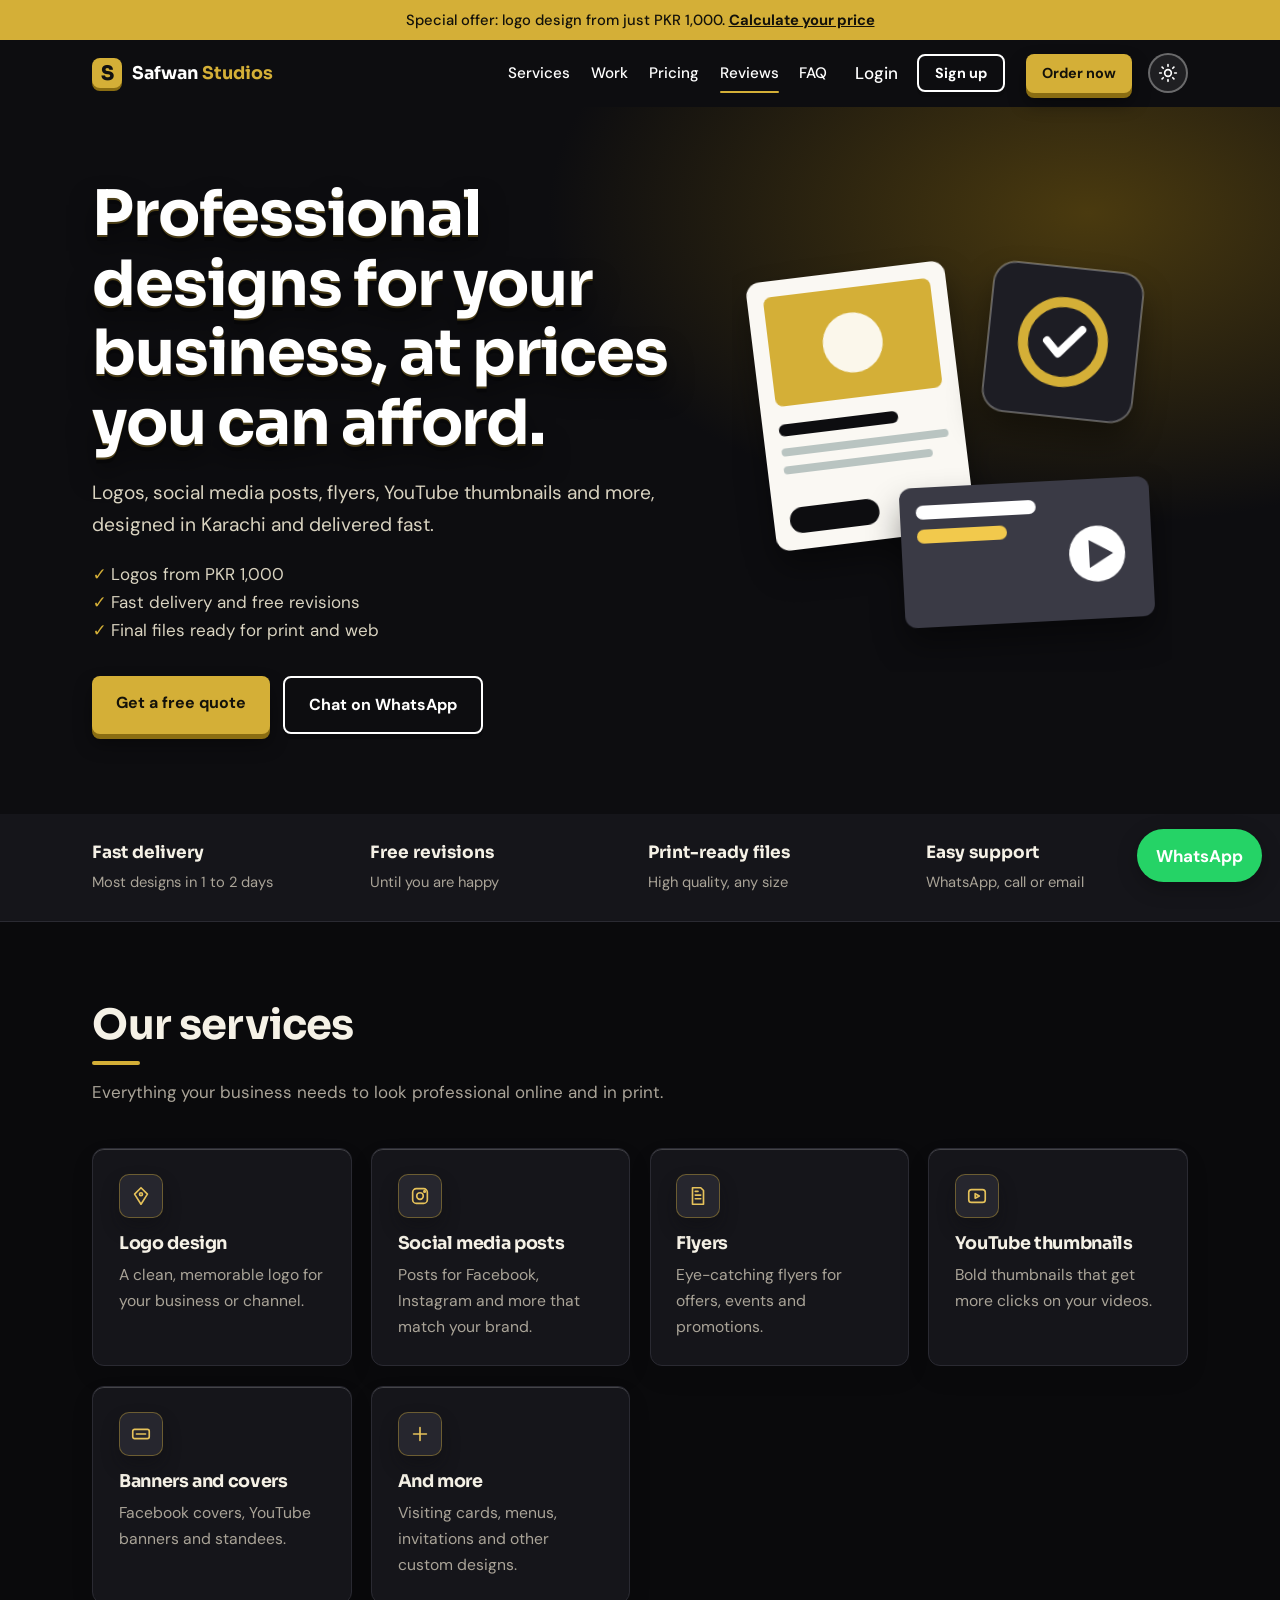
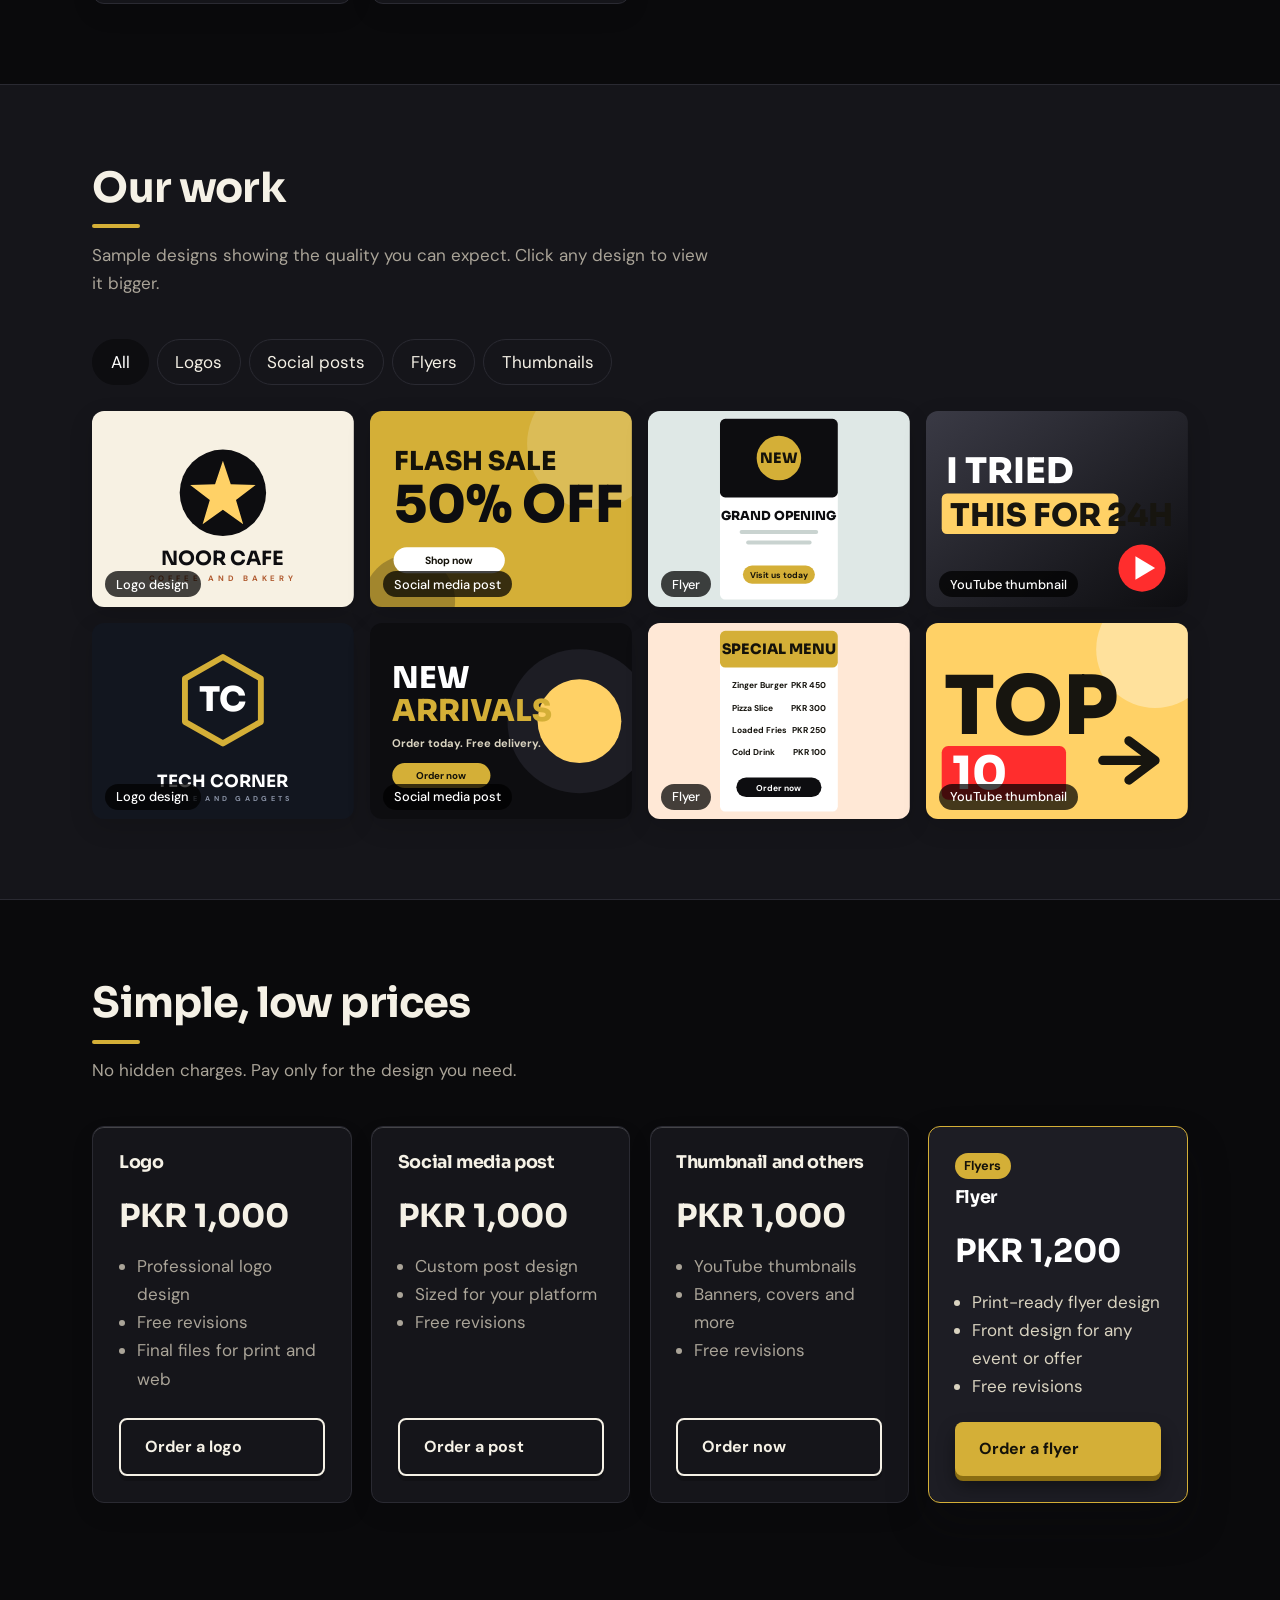
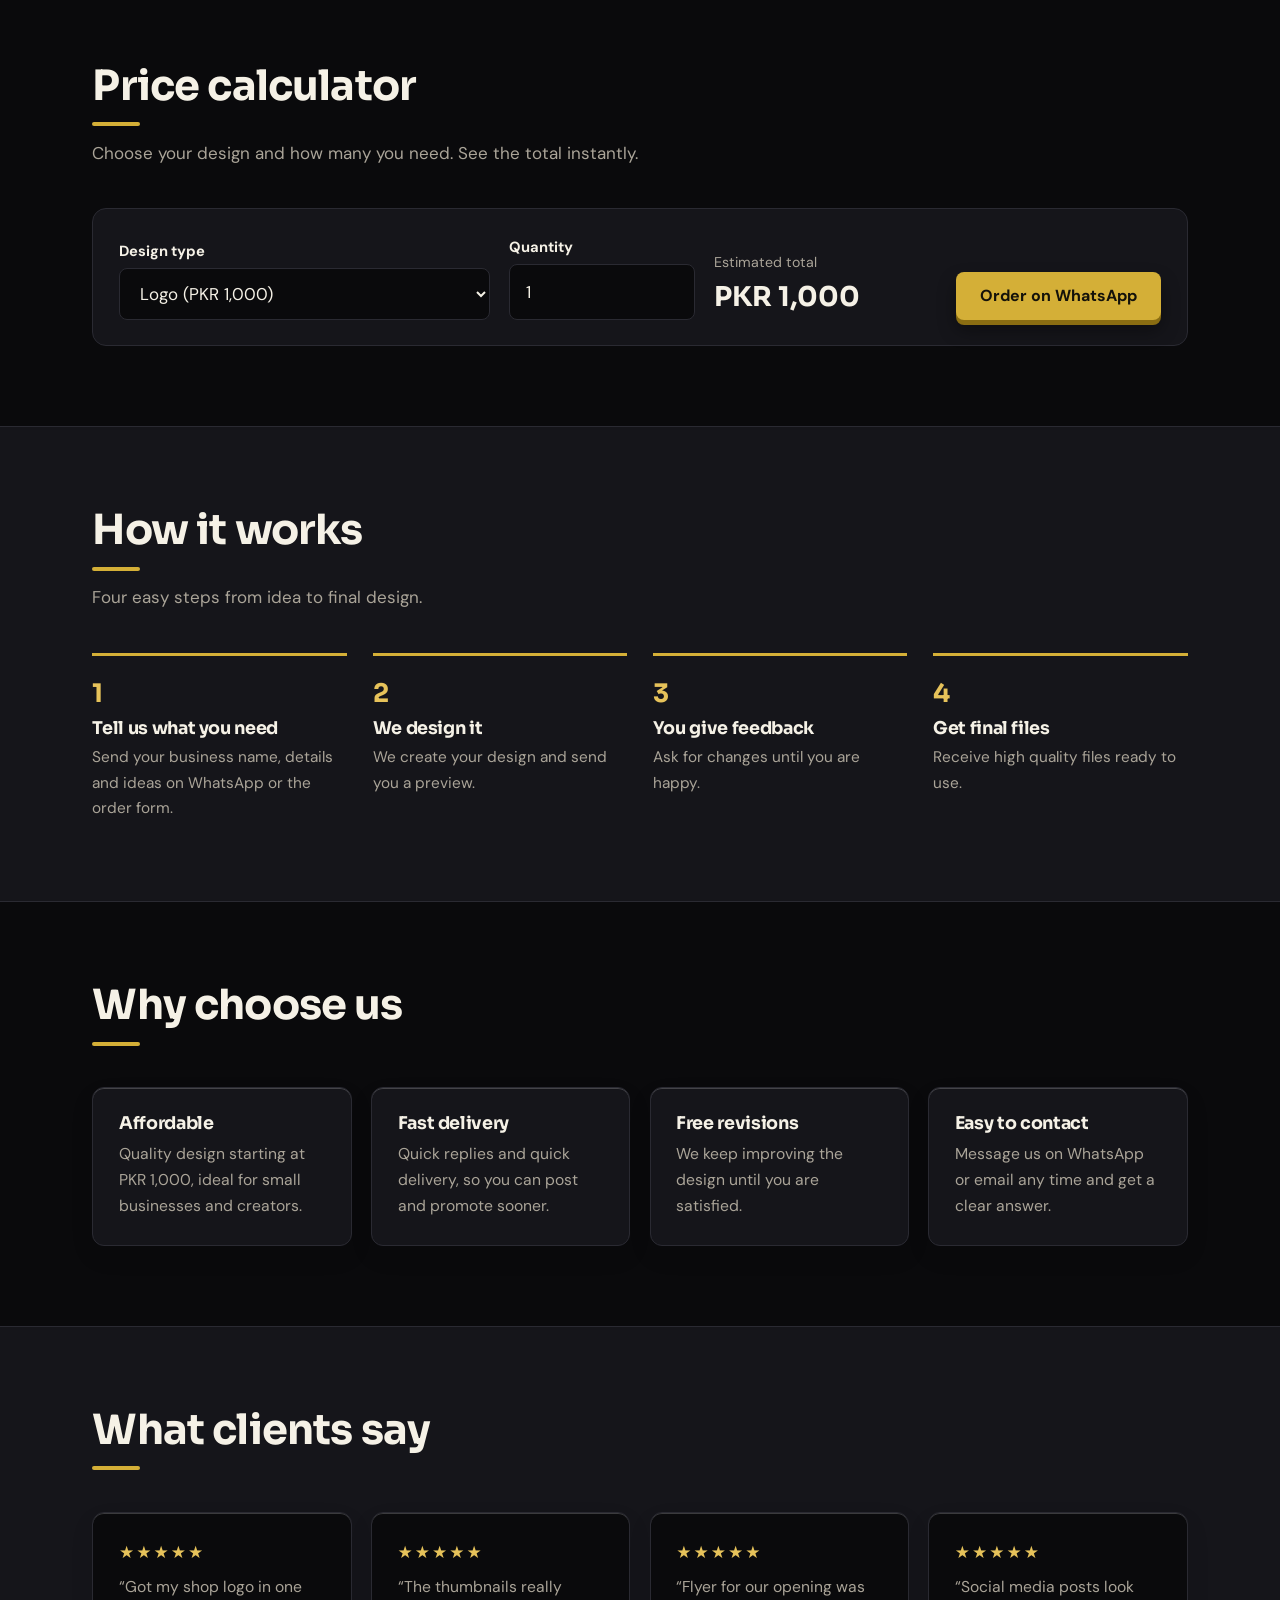
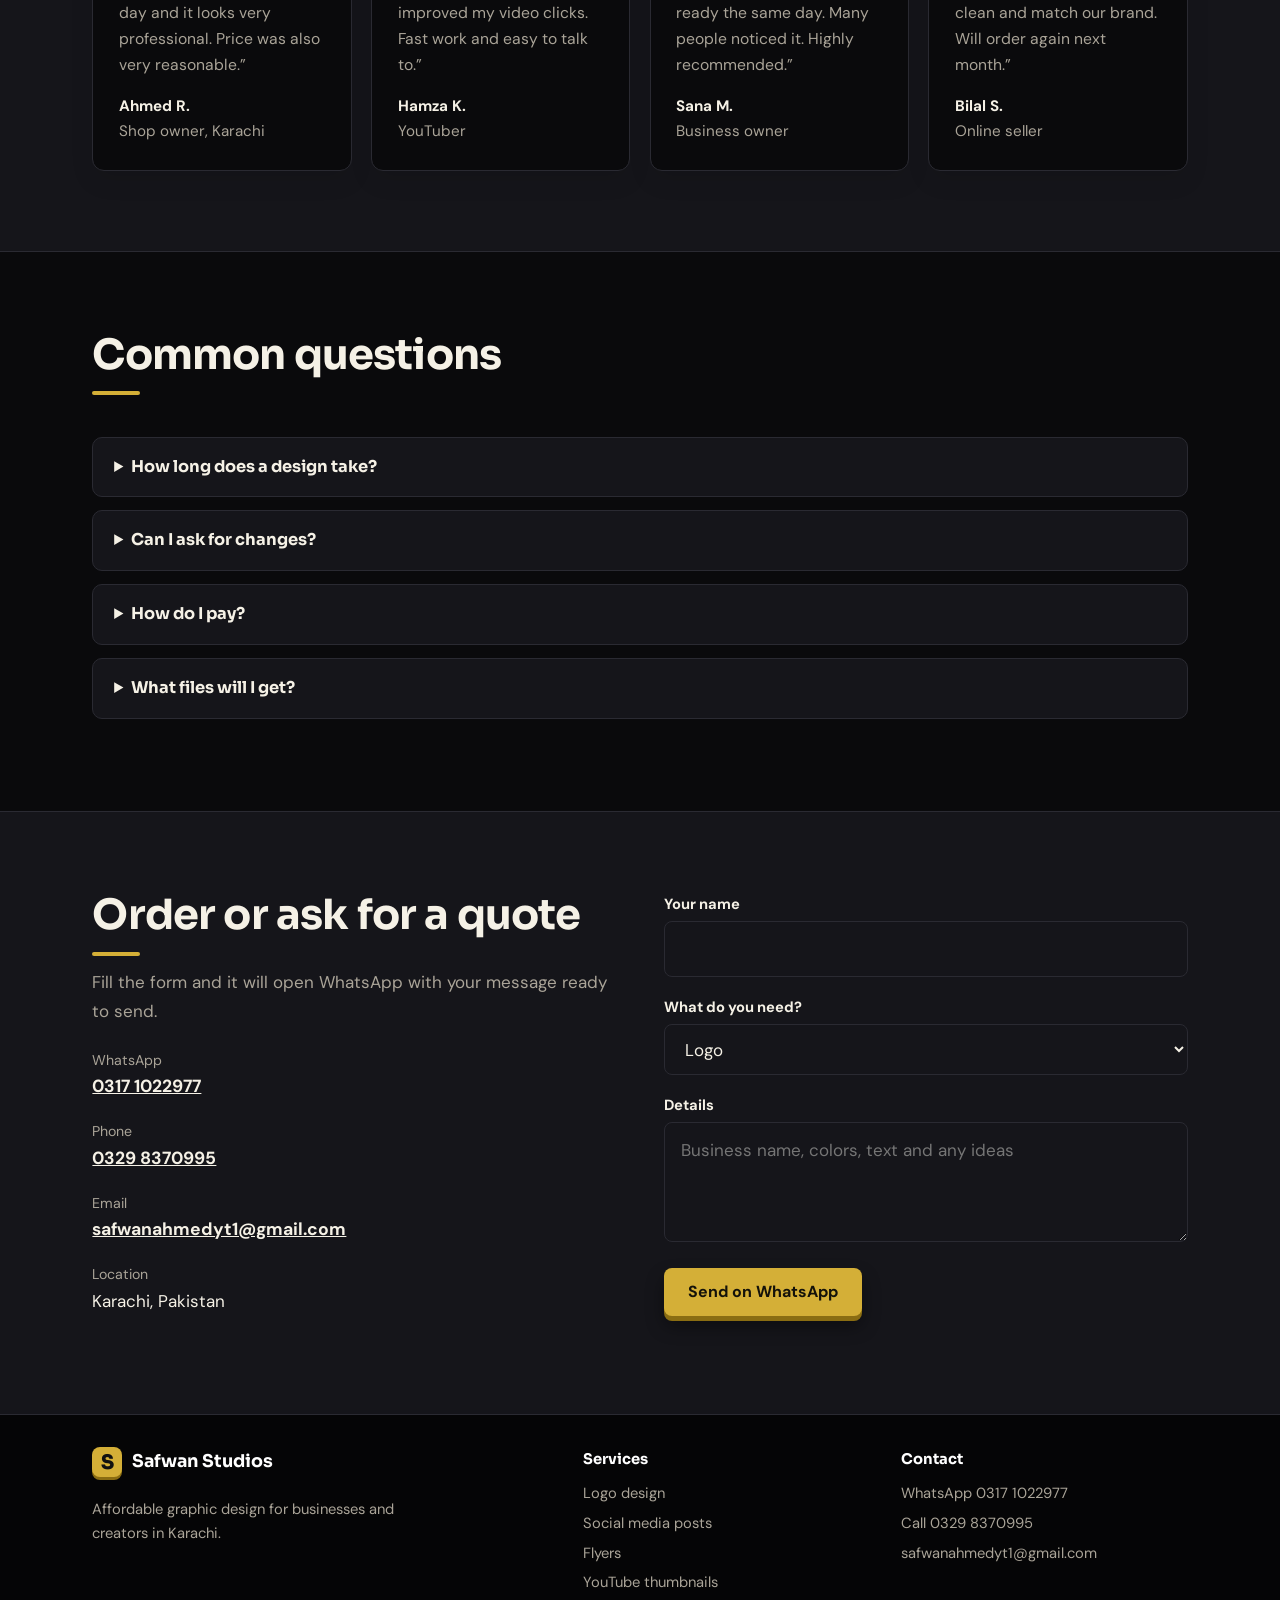
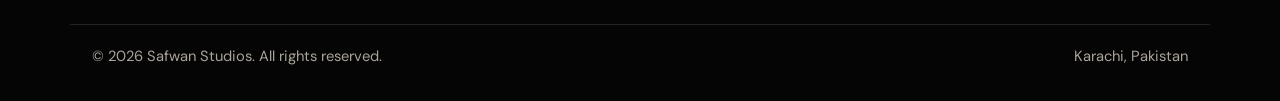
==== commit ded8ef9f: "Add files via upload" ====
--- a/index.html
+++ b/index.html
@@ -1,441 +1,165 @@
-<!DOCTYPE html>
-<html lang="en">
-<head>
-    <meta charset="UTF-8">
-    <meta name="viewport" content="width=device-width, initial-scale=1.0">
-    <title>Safwan Ahmed — Senior Brand & Visual Designer</title>
-    <meta name="description" content="Explore brand identity, logo design, packaging, and social media design services by Safwan Ahmed. View packages and start your project today.">
-    <meta name="theme-color" content="#07080b">
-    <meta property="og:type" content="website">
-    <meta property="og:title" content="Safwan Ahmed — Brand & Visual Designer">
-    <meta property="og:description" content="Strategic brand identities, logos, packaging, and visual design for growing businesses.">
-    <link href="https://fonts.googleapis.com/css2?family=Plus+Jakarta+Sans:wght@400;500;600;700;800&display=swap" rel="stylesheet">
-    
-    <link rel="stylesheet" href="style.css">
-</head>
-<body>
-
-    <div class="glow-orb orb-1"></div>
-    <div class="glow-orb orb-2"></div>
-
-    <!-- NAVBAR WITH EMAIL LOGIN & SIGN UP -->
-    <header>
-        <div class="container nav-container">
-            <a href="#" class="logo">
-                <img class="logo-image" src="assetssafwan-logo.png" alt="Safwan Designer — Graphic Designer">
-            </a>
-
-            <ul class="nav-links" id="navLinks">
-                <li><a href="#home">Home</a></li>
-                <li><a href="#services">Services</a></li>
-                <li><a href="#process">Process</a></li>
-                <li><a href="#about">About</a></li>
-                <li><a href="#packages">Packages</a></li>
-                <li><a href="#faq">FAQ</a></li>
-                <li><a href="#contact">Contact</a></li>
-            </ul>
-
-            <div class="nav-actions">
-                <!-- Auth Buttons (Shown when logged out) -->
-                <div id="guestActions">
-                    <button type="button" class="btn btn-outline btn-sm" id="loginBtn">Login</button>
-                    <button type="button" class="btn btn-sm" id="signupBtn">Sign Up</button>
-                </div>
-
-                <!-- User Session Badge (Shown after Email Login/Signup) -->
-                <div id="userSession" class="user-badge">
-                    <span id="loggedInEmail">user@email.com</span>
-                    <button type="button" id="logoutBtn">Logout</button>
-                </div>
-
-                <div class="menu-toggle" id="menuToggle">☰</div>
-            </div>
-        </div>
-    </header>
-
-    <!-- HERO SECTION -->
-    <section class="hero" id="home">
-        <div class="container">
-            <div class="status-pill">
-                <span class="pulse-dot"></span>
-                Available for Brand & Design Projects
-            </div>
-            <h1>Crafting Visual Identities That Make Brands <span>Unforgettable</span></h1>
-            <p>I am <strong>Safwan Ahmed</strong> — a Senior Graphic & Brand Designer. I help businesses transform into market leaders through high-impact logos, brand systems, and engaging visual content.</p>
-            <div class="hero-btns">
-                <a href="#packages" class="btn">Explore Packages</a>
-                <a href="#contact" class="btn btn-outline">Start a Project</a>
-            </div>
-        </div>
-    </section>
-
-    <!-- TOOLS STRIP -->
-    <div class="tools-strip">
-        <div class="container tools-strip-inner">
-            <span class="tools-label">Industry Standard Stack</span>
-            <div class="tools-icons">
-                <span>Adobe Illustrator</span>
-                <span>Adobe Photoshop</span>
-                <span>Figma</span>
-                <span>Adobe InDesign</span>
-                <span>CorelDRAW</span>
-            </div>
-        </div>
-    </div>
-
-    <!-- SERVICES SECTION -->
-    <section id="services">
-        <div class="container">
-            <div class="section-header">
-                <span class="section-tag">What I Do</span>
-                <h2>Design Solutions Tailored for Growth</h2>
-                <p>Every design is built with strategic thinking and modern aesthetics to leave a lasting impression on your audience.</p>
-            </div>
-            <div class="services-grid">
-                <div class="service-card">
-                    <div class="service-icon">✦</div>
-                    <h3>Brand Identity & Logos</h3>
-                    <p>Memorable logo marks, typography systems, color psychology, and comprehensive brand guidelines that define your presence.</p>
-                </div>
-                <div class="service-card">
-                    <div class="service-icon">◈</div>
-                    <h3>Social Media Branding</h3>
-                    <p>High-converting Instagram carousels, ad creatives, and cohesive feed templates designed to boost engagement and sales.</p>
-                </div>
-                <div class="service-card">
-                    <div class="service-icon">❖</div>
-                    <h3>Packaging & Print Media</h3>
-                    <p>Premium product packaging, custom labels, corporate stationery, and brochures that stand out on shelves.</p>
-                </div>
-                <div class="service-card">
-                    <div class="service-icon">▣</div>
-                    <h3>Web & UI Visuals</h3>
-                    <p>Modern landing page graphics, custom iconography, and digital banners that elevate your online digital footprint.</p>
-                </div>
-            </div>
-        </div>
-    </section>
-
-    <!-- PROCESS SECTION -->
-    <section id="process">
-        <div class="container">
-            <div class="section-header">
-                <span class="section-tag">How It Works</span>
-                <h2>Simple & Transparent Process</h2>
-                <p>From initial concept to final handover, experience clear updates and complete creative collaboration.</p>
-            </div>
-            <div class="process-grid">
-                <div class="process-step">
-                    <span class="step-num">01</span>
-                    <h3>Discovery & Brief</h3>
-                    <p>Understanding your business, target market, and objectives to establish the right creative direction.</p>
-                </div>
-                <div class="process-step">
-                    <span class="step-num">02</span>
-                    <h3>Concept & Strategy</h3>
-                    <p>Developing unique design concepts backed by thorough research and professional moodboards.</p>
-                </div>
-                <div class="process-step">
-                    <span class="step-num">03</span>
-                    <h3>Refinement</h3>
-                    <p>Polishing and iterating based on your feedback until you are completely satisfied with the results.</p>
-                </div>
-                <div class="process-step">
-                    <span class="step-num">04</span>
-                    <h3>Final Handover</h3>
-                    <p>Delivering high-resolution source and print-ready master files (AI, EPS, PDF, PNG).</p>
-                </div>
-            </div>
-        </div>
-    </section>
-
-    <!-- ABOUT SECTION -->
-    <section id="about">
-        <div class="container">
-            <div class="about-wrapper">
-                <div class="about-content">
-                    <span class="section-tag">About Me</span>
-                    <h2>Design That Works As Hard As You Do</h2>
-                    <p>Hello! I am <strong>Safwan Ahmed</strong>. Over the past 4+ years, I have helped startups, e-commerce stores, and corporate clients establish authoritative visual identities.</p>
-                    <p>I believe great design is your silent ambassador. Every project is approached with careful research, clean typography, and timeless aesthetic standards.</p>
-                    <a href="#contact" class="btn about-cta">Work With Safwan</a>
-                </div>
-                <div class="stats-grid">
-                    <div class="stat-card">
-                        <h3>150+</h3>
-                        <p>Projects Delivered</p>
-                    </div>
-                    <div class="stat-card">
-                        <h3>85+</h3>
-                        <p>Global Clients</p>
-                    </div>
-                    <div class="stat-card">
-                        <h3>4+</h3>
-                        <p>Years Experience</p>
-                    </div>
-                    <div class="stat-card">
-                        <h3>100%</h3>
-                        <p>On-Time Delivery</p>
-                    </div>
-                </div>
-            </div>
-        </div>
-    </section>
-
-    <!-- PACKAGES SECTION -->
-    <section id="packages">
-        <div class="container">
-            <div class="section-header">
-                <span class="section-tag">Investment</span>
-                <h2>Clear & Flexible Packages</h2>
-                <p>Select the package that fits your brand stage. Custom scopes and tailored quotes are also available.</p>
-            </div>
-            <div class="pricing-grid">
-                <div class="price-card">
-                    <div>
-                        <h3>Starter Identity</h3>
-                        <p class="price-desc">Ideal for new startups and small ventures</p>
-                        <div class="price-amount">Rs. 15,000 <span>/ project</span></div>
-                        <ul class="features-list">
-                            <li><span class="check-icon">✓</span> 2 Original Logo Concepts</li>
-                            <li><span class="check-icon">✓</span> Color Palette & Typography</li>
-                            <li><span class="check-icon">✓</span> Double-Sided Business Card</li>
-                            <li><span class="check-icon">✓</span> Vector & High-Res Files</li>
-                            <li><span class="check-icon">✓</span> 3 Rounds of Revisions</li>
-                        </ul>
-                    </div>
-                    <a href="#contact" class="btn btn-outline package-select-btn" data-package="Starter Identity">Select Starter</a>
-                </div>
-
-                <div class="price-card featured">
-                    <span class="popular-badge">Most Popular</span>
-                    <div>
-                        <h3>Complete Brand Suite</h3>
-                        <p class="price-desc">Complete visual identity and social launch suite</p>
-                        <div class="price-amount">Rs. 35,000 <span>/ project</span></div>
-                        <ul class="features-list">
-                            <li><span class="check-icon">✓</span> 4 Premium Logo Concepts</li>
-                            <li><span class="check-icon">✓</span> Complete Brand Guidelines Book</li>
-                            <li><span class="check-icon">✓</span> Stationery Kit (Card, Letterhead)</li>
-                            <li><span class="check-icon">✓</span> 6 Editable Social Templates</li>
-                            <li><span class="check-icon">✓</span> All Master Source Files (AI, EPS, PDF)</li>
-                            <li><span class="check-icon">✓</span> Unlimited Revisions</li>
-                        </ul>
-                    </div>
-                    <a href="#contact" class="btn package-select-btn" data-package="Complete Brand Suite">Select Complete Suite</a>
-                </div>
-
-                <div class="price-card">
-                    <div>
-                        <h3>Social Media Retainer</h3>
-                        <p class="price-desc">Consistent monthly brand growth and presence</p>
-                        <div class="price-amount">Rs. 25,000 <span>/ month</span></div>
-                        <ul class="features-list">
-                            <li><span class="check-icon">✓</span> 15 Custom Feed Posts</li>
-                            <li><span class="check-icon">✓</span> 4 High-Engagement Carousels</li>
-                            <li><span class="check-icon">✓</span> Story & Cover Highlights</li>
-                            <li><span class="check-icon">✓</span> Cohesive Visual Grid Planning</li>
-                            <li><span class="check-icon">✓</span> Priority 24-48h Turnaround</li>
-                        </ul>
-                    </div>
-                    <a href="#contact" class="btn btn-outline package-select-btn" data-package="Social Media Retainer">Select Monthly</a>
-                </div>
-            </div>
-        </div>
-    </section>
-
-    <!-- TESTIMONIALS -->
-    <section class="testimonials-section">
-        <div class="container">
-            <div class="section-header">
-                <span class="section-tag">Client Feedback</span>
-                <h2>Trusted by Growing Brands</h2>
-            </div>
-            <div class="testimonials-grid">
-                <div class="review-card">
-                    <div class="stars">★★★★★</div>
-                    <p class="review-text">"Safwan designed our entire clothing brand identity. His color sense and typography are exceptionally clean and modern. Highly recommended!"</p>
-                    <div class="client-info">
-                        <h4>Hamza Tariq</h4>
-                        <span>Founder, UrbanThread</span>
-                    </div>
-                </div>
-                <div class="review-card">
-                    <div class="stars">★★★★★</div>
-                    <p class="review-text">"Punctual delivery and professional communication. Our social media engagement noticeably improved after working with Safwan."</p>
-                    <div class="client-info">
-                        <h4>Ayesha Siddiqui</h4>
-                        <span>Marketing Lead, GlowBox</span>
-                    </div>
-                </div>
-                <div class="review-card">
-                    <div class="stars">★★★★★</div>
-                    <p class="review-text">"Finding a designer who excels at packaging design is rare. The print quality and layout were completely international standard."</p>
-                    <div class="client-info">
-                        <h4>Bilal Mahmood</h4>
-                        <span>CEO, PureOrganics</span>
-                    </div>
-                </div>
-            </div>
-        </div>
-    </section>
-
-    <!-- FAQ -->
-    <section id="faq">
-        <div class="container">
-            <div class="section-header">
-                <span class="section-tag">FAQ</span>
-                <h2>Frequently Asked Questions</h2>
-            </div>
-            <div class="faq-container">
-                <div class="faq-item">
-                    <button class="faq-question">How long does a logo or branding project take? <span>+</span></button>
-                    <div class="faq-answer">Starter logo projects typically take 3 to 5 working days, while complete brand identity suites take 7 to 10 working days.</div>
-                </div>
-                <div class="faq-item">
-                    <button class="faq-question">Will I receive editable source files? <span>+</span></button>
-                    <div class="faq-answer">Yes, absolutely! Every package includes high-resolution PNG, JPEG, print-ready PDF, and fully editable vector source files (AI/EPS).</div>
-                </div>
-                <div class="faq-item">
-                    <button class="faq-question">What is your payment structure? <span>+</span></button>
-                    <div class="faq-answer">Projects require a 50% advance payment to begin work, with the remaining 50% due upon project completion before final files handover.</div>
-                </div>
-            </div>
-        </div>
-    </section>
-
-    <!-- CONTACT SECTION -->
-    <section id="contact">
-        <div class="container">
-            <div class="section-header">
-                <span class="section-tag">Let's Collaborate</span>
-                <h2>Start Your Project Today</h2>
-                <p>Share your project details below, and Safwan Ahmed will get back to you within 24 hours.</p>
-            </div>
-            <div class="contact-wrapper">
-                <form id="contactForm">
-                    <div class="form-row">
-                        <div class="form-group">
-                            <label for="clientName">Full Name</label>
-                            <input type="text" id="clientName" name="name" autocomplete="name" placeholder="e.g. Ali Raza" required>
-                        </div>
-                        <div class="form-group">
-                            <label for="clientEmail">Email Address</label>
-                            <input type="email" id="clientEmail" name="email" autocomplete="email" placeholder="ali@company.com" required>
-                        </div>
-                    </div>
-                    <div class="form-group">
-                        <label for="serviceSelect">Select Service / Package</label>
-                        <select id="serviceSelect" name="service">
-                            <option value="Logo & Brand Identity">Logo & Brand Identity</option>
-                            <option value="Starter Identity">Starter Identity (Rs. 15,000)</option>
-                            <option value="Complete Brand Suite">Complete Brand Suite (Rs. 35,000)</option>
-                            <option value="Social Media Retainer">Social Media Retainer (Rs. 25,000/mo)</option>
-                            <option value="Custom Design Project">Custom Design Project</option>
-                        </select>
-                    </div>
-                    <div class="form-row">
-                        <div class="form-group">
-                            <label for="projectBudget">Estimated Budget (optional)</label>
-                            <select id="projectBudget" name="budget">
-                                <option value="">Choose a budget range</option>
-                                <option value="Under Rs. 15,000">Under Rs. 15,000</option>
-                                <option value="Rs. 15,000–35,000">Rs. 15,000–35,000</option>
-                                <option value="Rs. 35,000–75,000">Rs. 35,000–75,000</option>
-                                <option value="Rs. 75,000+">Rs. 75,000+</option>
-                                <option value="Not sure yet">Not sure yet</option>
-                            </select>
-                        </div>
-                        <div class="form-group">
-                            <label for="projectTimeline">Preferred Timeline (optional)</label>
-                            <select id="projectTimeline" name="timeline">
-                                <option value="">Choose a timeline</option>
-                                <option value="As soon as possible">As soon as possible</option>
-                                <option value="Within 1–2 weeks">Within 1–2 weeks</option>
-                                <option value="Within 2–4 weeks">Within 2–4 weeks</option>
-                                <option value="Flexible">Flexible</option>
-                            </select>
-                        </div>
-                    </div>
-                    <div class="form-group">
-                        <label for="projectDetails">Project Brief</label>
-                        <textarea id="projectDetails" name="projectDetails" rows="4" placeholder="Tell me about your brand, industry, and design requirements..." required></textarea>
-                    </div>
-                    <button type="submit" class="btn contact-submit">Prepare Email Inquiry →</button>
-                </form>
-
-                <div class="divider-or">OR</div>
-
-                <a class="whatsapp-btn" id="whatsappBtn" href="https://wa.me/923171022977" target="_blank" rel="noopener noreferrer">
-                    💬 Chat on WhatsApp
-                </a>
-                <a class="email-contact" href="mailto:ffsafwan81@gmail.com">
-                    Email directly: ffsafwan81@gmail.com
-                </a>
-            </div>
-        </div>
-    </section>
-
-    <!-- FOOTER -->
-    <footer>
-        <div class="container footer-inner">
-            <p>© 2026 <strong>Safwan Ahmed</strong>. Brand & Visual Designer. All Rights Reserved.</p>
-        </div>
-    </footer>
-
-    <!-- EMAIL LOGIN / SIGN UP MODAL -->
-    <div class="modal-overlay" id="authModal">
-        <div class="modal-card">
-            <button class="modal-close" id="authModalCloseBtn" aria-label="Close">✕</button>
-            <span class="modal-badge" id="authBadge">Client Portal</span>
-            <h3 id="authTitle">Welcome Back</h3>
-            <p id="authSubtitle">Sign in with your email address to manage your design orders.</p>
-
-            <form id="authForm">
-                <div class="form-group" id="nameFieldGroup">
-                    <label>Full Name</label>
-                    <input type="text" id="authName" placeholder="Enter your full name">
-                </div>
-                <div class="form-group">
-                    <label>Email Address</label>
-                    <input type="email" id="authEmail" placeholder="you@example.com" required>
-                </div>
-                <div class="form-group">
-                    <label>Password</label>
-                    <input type="password" id="authPassword" placeholder="••••••••" minlength="6" required>
-                </div>
-                <button type="submit" class="btn" id="authSubmitBtn">Login with Email</button>
-            </form>
-
-            <div class="auth-switch">
-                <span id="authSwitchText">Don't have an account?</span>
-                <button type="button" id="authSwitchBtn">Sign Up</button>
-            </div>
-        </div>
-    </div>
-
-    <!-- COOKIE CONSENT BANNER (ACCEPT ALL / REJECT ALL) -->
-    <div class="cookie-banner" id="cookieBanner">
-        <div class="cookie-header">
-            <span>🍪</span> We Value Your Privacy
-        </div>
-        <p>We use cookies to improve site performance, personalize your experience, and analyze website traffic. Choose whether to accept or reject non-essential cookies.</p>
-        <div class="cookie-btns">
-            <button type="button" class="btn btn-outline btn-sm" id="rejectCookiesBtn">Reject All</button>
-            <button type="button" class="btn btn-sm" id="acceptCookiesBtn">Accept All Cookies</button>
-        </div>
-    </div>
-
-    <!-- TOAST NOTIFICATION -->
-    <div class="toast" id="toastBox">
-        <span class="toast-icon">✅</span>
-        <div>
-            <strong id="toastTitle">Success!</strong>
-            <span id="toastMsg">Action completed successfully.</span>
-        </div>
-    </div>
-
-    <!-- JAVASCRIPT -->
-    <script src="script.js"></script>
-</body>
-</html>+<!DOCTYPE html>
+<html lang="en" data-theme="dark">
+<head>
+<meta charset="utf-8">
+<meta name="viewport" content="width=device-width, initial-scale=1, viewport-fit=cover">
+<title>Safwan Studios — Logo, Flyer, Thumbnail and Social Media Design</title>
+<meta name="description" content="Affordable graphic design in Karachi: logos, social media posts, flyers, YouTube thumbnails and more. Logos from PKR 1,000.">
+<script type="application/ld+json">{"@context":"https://schema.org","@type":"ProfessionalService","name":"Safwan Studios","description":"Logo, social media post, flyer and YouTube thumbnail design in Karachi.","email":"safwanahmedyt1@gmail.com","telephone":"+923298370995","address":{"@type":"PostalAddress","addressLocality":"Karachi","addressCountry":"PK"}}</script>
+<link rel="preconnect" href="https://fonts.googleapis.com">
+<link rel="preconnect" href="https://fonts.gstatic.com" crossorigin>
+<link href="https://fonts.googleapis.com/css2?family=Sora:wght@400;600;700&family=DM+Sans:wght@400;500;700&display=swap" rel="stylesheet">
+<link rel="stylesheet" href="style.css">
+</head>
+<body>
+<div class="ann">Special offer: logo design from just PKR 1,000. <a href="#calc">Calculate your price</a></div>
+<header class="top"><div class="wrap">
+<a class="logo" href="#top"><svg width="30" height="30" viewBox="0 0 30 30" aria-hidden="true"><rect width="30" height="30" rx="8" fill="#d4af37"/><text x="15" y="22" text-anchor="middle" font-family="Sora,sans-serif" font-weight="800" font-size="20" fill="#111">S</text></svg><span>Safwan <b>Studios</b></span></a>
+<button class="menu" id="menu" aria-expanded="false" aria-controls="nav">Menu</button>
+<nav id="nav">
+<a href="#services">Services</a><a href="#work">Work</a><a href="#pricing">Pricing</a><a href="#reviews">Reviews</a><a href="#faq">FAQ</a>
+<span id="nl" class="ng"><button type="button" class="link" data-auth="login">Login</button><button type="button" class="btn sm alt" data-auth="signup" style="color:#fff">Sign up</button></span><span id="nu" class="ng" hidden><span id="un"></span><button type="button" class="link" id="lo">Logout</button></span>
+<a class="btn sm" href="#contact">Order now</a>
+</nav>
+<button class="theme" id="theme" type="button" aria-label="Switch to dark mode"></button>
+</div></header>
+
+<div class="hero" id="top"><div class="wrap">
+<div>
+<h1>Professional designs for your business, at prices you can afford.</h1>
+<p>Logos, social media posts, flyers, YouTube thumbnails and more, designed in Karachi and delivered fast.</p>
+<ul class="tick"><li>Logos from PKR 1,000</li><li>Fast delivery and free revisions</li><li>Final files ready for print and web</li></ul>
+<div class="cta"><a class="btn" href="#contact">Get a free quote</a><a class="btn alt" href="https://wa.me/923171022977" target="_blank" rel="noopener">Chat on WhatsApp</a></div>
+</div>
+<div class="mock" aria-hidden="true"><svg viewBox="0 0 440 440" width="100%"><g transform="rotate(-7 120 170)"><rect x="28" y="40" width="200" height="270" rx="14" fill="#faf8f3"/><rect x="44" y="56" width="168" height="110" rx="8" fill="#d4af37"/><circle cx="128" cy="111" r="30" fill="#fff" opacity=".9"/><rect x="44" y="184" width="120" height="12" rx="6" fill="#0d0d10"/><rect x="44" y="208" width="168" height="8" rx="4" fill="#b9c4c1"/><rect x="44" y="226" width="150" height="8" rx="4" fill="#b9c4c1"/><rect x="44" y="268" width="90" height="26" rx="13" fill="#0d0d10"/></g><g transform="rotate(6 340 110)"><rect x="256" y="36" width="150" height="150" rx="22" fill="#1d1d24" stroke="#fff" stroke-opacity=".3" stroke-width="2"/><circle cx="331" cy="111" r="40" fill="none" stroke="#d4af37" stroke-width="10"/><path d="M315 111l12 12 22-26" stroke="#fff" stroke-width="8" fill="none" stroke-linecap="round" stroke-linejoin="round"/></g><g transform="rotate(-3 300 320)"><rect x="170" y="250" width="250" height="140" rx="12" fill="#3a3a45"/><rect x="186" y="268" width="120" height="14" rx="7" fill="#fff"/><rect x="186" y="292" width="90" height="14" rx="7" fill="#f2c94c"/><circle cx="365" cy="325" r="28" fill="#fff"/><path d="M357 311v28l24-14z" fill="#3a3a45"/></g></svg></div>
+</div></div>
+
+<div class="trust"><div class="wrap">
+<div><b>Fast delivery</b><span>Most designs in 1 to 2 days</span></div>
+<div><b>Free revisions</b><span>Until you are happy</span></div>
+<div><b>Print-ready files</b><span>High quality, any size</span></div>
+<div><b>Easy support</b><span>WhatsApp, call or email</span></div>
+</div></div>
+
+<section id="services"><div class="wrap">
+<div class="head"><h2>Our services</h2><p>Everything your business needs to look professional online and in print.</p></div>
+<div class="cards">
+<div class="card"><div class="ico"><svg viewBox="0 0 24 24" width="22" height="22" fill="none" stroke="currentColor" stroke-width="1.8" stroke-linecap="round" stroke-linejoin="round"><path d="M12 3l7 7-7 11-7-11z"/><circle cx="12" cy="10" r="1.6"/></svg></div><h3>Logo design</h3><p>A clean, memorable logo for your business or channel.</p></div>
+<div class="card"><div class="ico"><svg viewBox="0 0 24 24" width="22" height="22" fill="none" stroke="currentColor" stroke-width="1.8" stroke-linecap="round" stroke-linejoin="round"><rect x="4" y="4" width="16" height="16" rx="4"/><circle cx="12" cy="12" r="3.6"/><circle cx="17" cy="7" r=".8"/></svg></div><h3>Social media posts</h3><p>Posts for Facebook, Instagram and more that match your brand.</p></div>
+<div class="card"><div class="ico"><svg viewBox="0 0 24 24" width="22" height="22" fill="none" stroke="currentColor" stroke-width="1.8" stroke-linecap="round" stroke-linejoin="round"><path d="M6 3h9l3 3v15H6z"/><path d="M9 7h3M9 11h6M9 15h6"/></svg></div><h3>Flyers</h3><p>Eye-catching flyers for offers, events and promotions.</p></div>
+<div class="card"><div class="ico"><svg viewBox="0 0 24 24" width="22" height="22" fill="none" stroke="currentColor" stroke-width="1.8" stroke-linecap="round" stroke-linejoin="round"><rect x="3" y="5" width="18" height="14" rx="3"/><path d="M10 9.5v5l4.5-2.5z"/></svg></div><h3>YouTube thumbnails</h3><p>Bold thumbnails that get more clicks on your videos.</p></div>
+<div class="card"><div class="ico"><svg viewBox="0 0 24 24" width="22" height="22" fill="none" stroke="currentColor" stroke-width="1.8" stroke-linecap="round" stroke-linejoin="round"><rect x="3" y="7" width="18" height="10" rx="2"/><path d="M7 12h10"/></svg></div><h3>Banners and covers</h3><p>Facebook covers, YouTube banners and standees.</p></div>
+<div class="card"><div class="ico"><svg viewBox="0 0 24 24" width="22" height="22" fill="none" stroke="currentColor" stroke-width="1.8" stroke-linecap="round" stroke-linejoin="round"><path d="M12 5v14M5 12h14"/></svg></div><h3>And more</h3><p>Visiting cards, menus, invitations and other custom designs.</p></div>
+</div></div></section>
+
+<section class="band" id="work"><div class="wrap">
+<div class="head"><h2>Our work</h2><p>Sample designs showing the quality you can expect. Click any design to view it bigger.</p></div>
+<div class="tabs" role="group" aria-label="Filter work">
+<button aria-pressed="true" data-f="all">All</button><button aria-pressed="false" data-f="logo">Logos</button><button aria-pressed="false" data-f="post">Social posts</button><button aria-pressed="false" data-f="flyer">Flyers</button><button aria-pressed="false" data-f="thumb">Thumbnails</button>
+</div>
+<div class="work">
+<div class="w d" data-c="logo" role="button" tabindex="0" aria-label="View logo design"><svg viewBox="0 0 400 300" preserveAspectRatio="xMidYMid slice" aria-hidden="true"><rect width="400" height="300" fill="#f7f1e3"/><circle cx="200" cy="125" r="66" fill="#0d0d10"/><path d="M200 76l12 36 38 1-30 23 11 37-31-22-31 22 11-37-30-23 38-1z" fill="#ffd166"/><text x="200" y="236" text-anchor="middle" font-family="Sora,sans-serif" font-weight="700" font-size="30" fill="#0d0d10">NOOR CAFE</text><text x="200" y="260" text-anchor="middle" font-family="DM Sans,sans-serif" font-size="12" letter-spacing="6" fill="#b05a2f">COFFEE AND BAKERY</text></svg><small>Logo design</small></div>
+<div class="w d" data-c="post" role="button" tabindex="0" aria-label="View social media post"><svg viewBox="0 0 400 300" preserveAspectRatio="xMidYMid slice" aria-hidden="true"><rect width="400" height="300" fill="#d4af37"/><circle cx="340" cy="50" r="100" fill="#fff" opacity=".16"/><circle cx="60" cy="290" r="70" fill="#0d0d10" opacity=".25"/><text x="36" y="90" font-family="Sora,sans-serif" font-weight="800" font-size="40" fill="#14120a">FLASH SALE</text><text x="36" y="170" font-family="Sora,sans-serif" font-weight="800" font-size="78" fill="#0d0d10">50% OFF</text><rect x="36" y="208" width="170" height="40" rx="20" fill="#fff"/><text x="121" y="234" text-anchor="middle" font-family="DM Sans,sans-serif" font-weight="700" font-size="16" fill="#14120a">Shop now</text></svg><small>Social media post</small></div>
+<div class="w d" data-c="flyer" role="button" tabindex="0" aria-label="View flyer design"><svg viewBox="0 0 400 300" preserveAspectRatio="xMidYMid slice" aria-hidden="true"><rect width="400" height="300" fill="#dfe8e6"/><rect x="110" y="12" width="180" height="276" rx="8" fill="#fff"/><rect x="110" y="12" width="180" height="120" rx="8" fill="#0d0d10"/><circle cx="200" cy="72" r="34" fill="#d4af37"/><text x="200" y="80" text-anchor="middle" font-family="Sora,sans-serif" font-weight="800" font-size="22" fill="#14120a">NEW</text><text x="200" y="166" text-anchor="middle" font-family="Sora,sans-serif" font-weight="800" font-size="19" fill="#0d0d10">GRAND OPENING</text><rect x="140" y="182" width="120" height="6" rx="3" fill="#c9d3d0"/><rect x="150" y="198" width="100" height="6" rx="3" fill="#c9d3d0"/><rect x="145" y="236" width="110" height="28" rx="14" fill="#d4af37"/><text x="200" y="255" text-anchor="middle" font-family="DM Sans,sans-serif" font-weight="700" font-size="13" fill="#14120a">Visit us today</text></svg><small>Flyer</small></div>
+<div class="w d" data-c="thumb" role="button" tabindex="0" aria-label="View YouTube thumbnail"><svg viewBox="0 0 400 300" preserveAspectRatio="xMidYMid slice" aria-hidden="true"><defs><linearGradient id="tg1" x1="0" y1="0" x2="1" y2="1"><stop offset="0" stop-color="#3a3a45"/><stop offset="1" stop-color="#0d0d10"/></linearGradient></defs><rect width="400" height="300" fill="url(#tg1)"/><text x="30" y="110" font-family="Sora,sans-serif" font-weight="800" font-size="54" fill="#fff">I TRIED</text><rect x="24" y="126" width="270" height="62" rx="8" fill="#ffd166"/><text x="36" y="175" font-family="Sora,sans-serif" font-weight="800" font-size="48" fill="#17150f">THIS FOR 24H</text><circle cx="330" cy="240" r="36" fill="#ff2d2d"/><path d="M320 222v36l30-18z" fill="#fff"/></svg><small>YouTube thumbnail</small></div>
+<div class="w d" data-c="logo" role="button" tabindex="0" aria-label="View logo design"><svg viewBox="0 0 400 300" preserveAspectRatio="xMidYMid slice" aria-hidden="true"><rect width="400" height="300" fill="#12161f"/><path d="M200 52l58 33v66l-58 33-58-33V85z" fill="none" stroke="#d4af37" stroke-width="9" stroke-linejoin="round"/><text x="200" y="135" text-anchor="middle" font-family="Sora,sans-serif" font-weight="800" font-size="52" fill="#fff">TC</text><text x="200" y="250" text-anchor="middle" font-family="Sora,sans-serif" font-weight="700" font-size="26" fill="#fff">TECH CORNER</text><text x="200" y="272" text-anchor="middle" font-family="DM Sans,sans-serif" font-size="11" letter-spacing="5" fill="#8a93a6">MOBILE AND GADGETS</text></svg><small>Logo design</small></div>
+<div class="w d" data-c="post" role="button" tabindex="0" aria-label="View social media post"><svg viewBox="0 0 400 300" preserveAspectRatio="xMidYMid slice" aria-hidden="true"><rect width="400" height="300" fill="#0d0d10"/><circle cx="320" cy="150" r="110" fill="#1d1d24"/><circle cx="320" cy="150" r="64" fill="#ffd166"/><text x="34" y="100" font-family="Sora,sans-serif" font-weight="800" font-size="46" fill="#fff">NEW</text><text x="34" y="150" font-family="Sora,sans-serif" font-weight="800" font-size="46" fill="#d4af37">ARRIVALS</text><text x="34" y="190" font-family="DM Sans,sans-serif" font-size="17" fill="#d9d3c0">Order today. Free delivery.</text><rect x="34" y="214" width="150" height="38" rx="19" fill="#d4af37"/><text x="109" y="238" text-anchor="middle" font-family="DM Sans,sans-serif" font-weight="700" font-size="15" fill="#14120a">Order now</text></svg><small>Social media post</small></div>
+<div class="w d" data-c="flyer" role="button" tabindex="0" aria-label="View flyer design"><svg viewBox="0 0 400 300" preserveAspectRatio="xMidYMid slice" aria-hidden="true"><rect width="400" height="300" fill="#ffe8d6"/><rect x="110" y="12" width="180" height="276" rx="8" fill="#fff"/><rect x="110" y="12" width="180" height="56" rx="8" fill="#d4af37"/><text x="200" y="48" text-anchor="middle" font-family="Sora,sans-serif" font-weight="800" font-size="22" fill="#14120a">SPECIAL MENU</text><g font-family="DM Sans,sans-serif" font-size="13" fill="#17150f"><text x="128" y="100">Zinger Burger</text><text x="272" y="100" text-anchor="end" font-weight="700">PKR 450</text><text x="128" y="134">Pizza Slice</text><text x="272" y="134" text-anchor="end" font-weight="700">PKR 300</text><text x="128" y="168">Loaded Fries</text><text x="272" y="168" text-anchor="end" font-weight="700">PKR 250</text><text x="128" y="202">Cold Drink</text><text x="272" y="202" text-anchor="end" font-weight="700">PKR 100</text></g><rect x="135" y="236" width="130" height="30" rx="15" fill="#0d0d10"/><text x="200" y="256" text-anchor="middle" font-family="DM Sans,sans-serif" font-weight="700" font-size="13" fill="#fff">Order now</text></svg><small>Flyer</small></div>
+<div class="w d" data-c="thumb" role="button" tabindex="0" aria-label="View YouTube thumbnail"><svg viewBox="0 0 400 300" preserveAspectRatio="xMidYMid slice" aria-hidden="true"><rect width="400" height="300" fill="#ffd166"/><circle cx="350" cy="40" r="90" fill="#fff" opacity=".35"/><text x="28" y="170" font-family="Sora,sans-serif" font-weight="800" font-size="124" fill="#17150f">TOP</text><rect x="24" y="188" width="190" height="82" rx="10" fill="#ff2d2d"/><text x="40" y="254" font-family="Sora,sans-serif" font-weight="800" font-size="70" fill="#fff">10</text><path d="M270 210h70M310 180l40 30-40 30" stroke="#17150f" stroke-width="14" fill="none" stroke-linecap="round" stroke-linejoin="round"/></svg><small>YouTube thumbnail</small></div>
+</div></div></section>
+
+<section id="pricing"><div class="wrap">
+<div class="head"><h2>Simple, low prices</h2><p>No hidden charges. Pay only for the design you need.</p></div>
+<div class="cards">
+<div class="card price"><h3>Logo</h3><div class="amt">PKR 1,000</div><ul><li>Professional logo design</li><li>Free revisions</li><li>Final files for print and web</li></ul><a class="btn alt" style="color:var(--fg)" href="#contact" data-pick="Logo">Order a logo</a></div>
+<div class="card price"><h3>Social media post</h3><div class="amt">PKR 1,000</div><ul><li>Custom post design</li><li>Sized for your platform</li><li>Free revisions</li></ul><a class="btn alt" style="color:var(--fg)" href="#contact" data-pick="Social media post">Order a post</a></div>
+<div class="card price"><h3>Thumbnail and others</h3><div class="amt">PKR 1,000</div><ul><li>YouTube thumbnails</li><li>Banners, covers and more</li><li>Free revisions</li></ul><a class="btn alt" style="color:var(--fg)" href="#contact" data-pick="YouTube thumbnail">Order now</a></div>
+<div class="card price pop"><span class="tag">Flyers</span><h3>Flyer</h3><div class="amt">PKR 1,200</div><ul><li>Print-ready flyer design</li><li>Front design for any event or offer</li><li>Free revisions</li></ul><a class="btn" href="#contact" data-pick="Flyer">Order a flyer</a></div>
+</div></div></section>
+
+<section id="calc"><div class="wrap">
+<div class="head"><h2>Price calculator</h2><p>Choose your design and how many you need. See the total instantly.</p></div>
+<div class="calc">
+<div><label for="cs">Design type</label><select id="cs"><option value="1000">Logo (PKR 1,000)</option><option value="1000">Social media post (PKR 1,000)</option><option value="1200">Flyer (PKR 1,200)</option><option value="1000">YouTube thumbnail (PKR 1,000)</option><option value="1000">Other design (PKR 1,000)</option></select></div>
+<div><label for="cq">Quantity</label><input id="cq" type="number" min="1" max="100" value="1" inputmode="numeric"></div>
+<div class="tot"><small>Estimated total</small><strong id="ct">PKR 1,000</strong></div>
+<button class="btn" type="button" id="cb">Order on WhatsApp</button>
+</div></div></section>
+
+<section class="band" id="process"><div class="wrap">
+<div class="head"><h2>How it works</h2><p>Four easy steps from idea to final design.</p></div>
+<ol class="steps">
+<li><h3>Tell us what you need</h3><p>Send your business name, details and ideas on WhatsApp or the order form.</p></li>
+<li><h3>We design it</h3><p>We create your design and send you a preview.</p></li>
+<li><h3>You give feedback</h3><p>Ask for changes until you are happy.</p></li>
+<li><h3>Get final files</h3><p>Receive high quality files ready to use.</p></li>
+</ol></div></section>
+
+<section id="why"><div class="wrap">
+<div class="head"><h2>Why choose us</h2></div>
+<div class="cards">
+<div class="card"><h3>Affordable</h3><p>Quality design starting at PKR 1,000, ideal for small businesses and creators.</p></div>
+<div class="card"><h3>Fast delivery</h3><p>Quick replies and quick delivery, so you can post and promote sooner.</p></div>
+<div class="card"><h3>Free revisions</h3><p>We keep improving the design until you are satisfied.</p></div>
+<div class="card"><h3>Easy to contact</h3><p>Message us on WhatsApp or email any time and get a clear answer.</p></div>
+</div></div></section>
+
+<section class="band" id="reviews"><div class="wrap">
+<div class="head"><h2>What clients say</h2></div>
+<div class="cards">
+<div class="card"><div class="stars" aria-label="5 stars">★★★★★</div><p class="quote">“Got my shop logo in one day and it looks very professional. Price was also very reasonable.”</p><div class="who">Ahmed R.<span>Shop owner, Karachi</span></div></div>
+<div class="card"><div class="stars" aria-label="5 stars">★★★★★</div><p class="quote">“The thumbnails really improved my video clicks. Fast work and easy to talk to.”</p><div class="who">Hamza K.<span>YouTuber</span></div></div>
+<div class="card"><div class="stars" aria-label="5 stars">★★★★★</div><p class="quote">“Flyer for our opening was ready the same day. Many people noticed it. Highly recommended.”</p><div class="who">Sana M.<span>Business owner</span></div></div>
+<div class="card"><div class="stars" aria-label="4 stars">★★★★★</div><p class="quote">“Social media posts look clean and match our brand. Will order again next month.”</p><div class="who">Bilal S.<span>Online seller</span></div></div>
+</div></div></section>
+
+<section id="faq"><div class="wrap">
+<div class="head"><h2>Common questions</h2></div>
+<details><summary>How long does a design take?</summary><p>Most designs are ready within 1 to 2 days. Tell us your deadline and we will try to match it.</p></details>
+<details><summary>Can I ask for changes?</summary><p>Yes. Revisions are free until you are happy with the design.</p></details>
+<details><summary>How do I pay?</summary><p>Message us on WhatsApp and we will share the payment details after you confirm your order.</p></details>
+<details><summary>What files will I get?</summary><p>You get high quality files ready for social media, print and web.</p></details>
+</div></section>
+
+<section class="band" id="contact"><div class="wrap contact">
+<div class="info">
+<div class="head" style="margin-bottom:1.5rem"><h2>Order or ask for a quote</h2><p>Fill the form and it will open WhatsApp with your message ready to send.</p></div>
+<div><small>WhatsApp</small><a href="https://wa.me/923171022977" target="_blank" rel="noopener">0317 1022977</a></div>
+<div><small>Phone</small><a href="tel:+923298370995">0329 8370995</a></div>
+<div><small>Email</small><a href="mailto:safwanahmedyt1@gmail.com">safwanahmedyt1@gmail.com</a></div>
+<div><small>Location</small>Karachi, Pakistan</div>
+</div>
+<form class="fm" id="fm">
+<label for="n">Your name</label><input id="n" required autocomplete="name">
+<label for="s">What do you need?</label>
+<select id="s"><option>Logo</option><option>Social media post</option><option>Flyer</option><option>YouTube thumbnail</option><option>Other design</option></select>
+<label for="m">Details</label><textarea id="m" placeholder="Business name, colors, text and any ideas"></textarea>
+<button class="btn" type="submit">Send on WhatsApp</button>
+</form>
+</div></section>
+
+<div class="auth" id="auth" role="dialog" aria-modal="true" aria-label="Login or sign up"><div class="ac">
+<button class="x" id="ax" type="button" aria-label="Close">×</button>
+<div class="flip" id="flip">
+<div class="face" id="fl"><h2>Welcome back</h2><p class="sub">Login to your Safwan Studios account.</p>
+<form class="fm" id="lf" novalidate><label for="le">Email</label><input id="le" type="email" autocomplete="email" required><label for="lp">Password</label><input id="lp" type="password" autocomplete="current-password" required><div class="err" id="lerr" role="alert"></div><button class="btn" type="submit" style="width:100%">Login</button></form>
+<p class="sw">New here? <button type="button" class="link2" data-auth="signup">Create an account</button></p></div>
+<div class="face back" id="fs"><h2>Create account</h2><p class="sub">Sign up to order faster and save your details.</p>
+<form class="fm" id="sf" novalidate><label for="sn">Your name</label><input id="sn" autocomplete="name" required><label for="se">Email</label><input id="se" type="email" autocomplete="email" required><label for="sp">Password (min 6 characters)</label><input id="sp" type="password" autocomplete="new-password" required><label for="sc">Confirm password</label><input id="sc" type="password" autocomplete="new-password" required><div class="err" id="serr" role="alert"></div><button class="btn" type="submit" style="width:100%">Sign up</button></form>
+<p class="sw">Already have an account? <button type="button" class="link2" data-auth="login">Login</button></p></div>
+</div>
+<p class="note">Your account is saved on this device only.</p>
+</div></div>
+<div class="ld" id="ld" role="alertdialog" aria-live="assertive" aria-label="Please wait"><div><div class="orb"><i></i><i></i><i></i><b>S</b></div><div class="lt" id="ldt">Please wait…</div><div class="lbar"><i id="ldb"></i></div><div class="lp" id="ldp">0%</div></div></div>
+<div class="toast" id="toast" role="status"></div>
+<footer><div class="wrap fcols">
+<div><a class="logo" href="#top"><svg width="30" height="30" viewBox="0 0 30 30" aria-hidden="true"><rect width="30" height="30" rx="8" fill="#d4af37"/><text x="15" y="22" text-anchor="middle" font-family="Sora,sans-serif" font-weight="800" font-size="20" fill="#111">S</text></svg><span>Safwan Studios</span></a><p>Affordable graphic design for businesses and creators in Karachi.</p></div>
+<div><b>Services</b><a href="#services">Logo design</a><a href="#services">Social media posts</a><a href="#services">Flyers</a><a href="#services">YouTube thumbnails</a></div>
+<div><b>Contact</b><a href="https://wa.me/923171022977" target="_blank" rel="noopener">WhatsApp 0317 1022977</a><a href="tel:+923298370995">Call 0329 8370995</a><a href="mailto:safwanahmedyt1@gmail.com">safwanahmedyt1@gmail.com</a></div>
+</div><div class="wrap"><span>© 2026 Safwan Studios. All rights reserved.</span><span>Karachi, Pakistan</span></div></footer>
+<a class="wa" href="https://wa.me/923171022977" target="_blank" rel="noopener" aria-label="Chat on WhatsApp">WhatsApp</a>
+<button class="up" id="up" type="button" aria-label="Back to top" hidden>↑</button>
+
+<script src="script.js"></script>
+</body>
+</html>
--- a/style.css
+++ b/style.css
@@ -1,1014 +1,253 @@
-:root {
-    --bg-primary: #07080b;
-    --bg-secondary: #0e1017;
-    --card-bg: rgba(20, 23, 34, 0.75);
-    --card-border: rgba(255, 255, 255, 0.08);
-    --card-border-hover: rgba(129, 140, 248, 0.45);
-    --text-main: #f8fafc;
-    --text-muted: #94a3b8;
-    --accent-primary: #6366f1;
-    --accent-secondary: #a855f7;
-    --gradient-main: linear-gradient(135deg, #6366f1 0%, #a855f7 100%);
-}
-
-* {
-    margin: 0;
-    padding: 0;
-    box-sizing: border-box;
-    font-family: 'Plus Jakarta Sans', sans-serif;
-    scroll-behavior: smooth;
-}
-
-body {
-    background-color: var(--bg-primary);
-    color: var(--text-main);
-    line-height: 1.65;
-    overflow-x: hidden;
-    position: relative;
-}
-
-.glow-orb {
-    position: fixed;
-    border-radius: 50%;
-    filter: blur(130px);
-    z-index: -1;
-    pointer-events: none;
-    opacity: 0.35;
-}
-.orb-1 {
-    width: 450px;
-    height: 450px;
-    background: #4f46e5;
-    top: -120px;
-    left: -100px;
-    animation: orb-drift 18s ease-in-out infinite alternate;
-}
-.orb-2 {
-    width: 400px;
-    height: 400px;
-    background: #9333ea;
-    bottom: 10%;
-    right: -120px;
-    animation: orb-drift 22s ease-in-out infinite alternate-reverse;
-}
-
-@keyframes orb-drift {
-    from { transform: translate3d(0, 0, 0) scale(1); }
-    to { transform: translate3d(28px, 36px, 0) scale(1.08); }
-}
-
-a { text-decoration: none; color: inherit; }
-
-.container {
-    max-width: 1180px;
-    margin: 0 auto;
-    padding: 0 24px;
-}
-
-/* --- NAVBAR --- */
-header {
-    position: fixed;
-    top: 0;
-    width: 100%;
-    background: rgba(7, 8, 11, 0.8);
-    backdrop-filter: blur(16px);
-    -webkit-backdrop-filter: blur(16px);
-    border-bottom: 1px solid var(--card-border);
-    z-index: 1000;
-}
-
-.nav-container {
-    display: flex;
-    justify-content: space-between;
-    align-items: center;
-    height: 80px;
-    gap: 20px;
-}
-
-.logo {
-    display: flex;
-    align-items: center;
-    white-space: nowrap;
-    flex-shrink: 0;
-    height: 80px;
-}
-
-.logo-image {
-    display: block;
-    width: 132px;
-    height: 76px;
-    object-fit: contain;
-    transition: transform 0.3s ease, filter 0.3s ease;
-}
-
-.logo:hover .logo-image {
-    transform: translateY(-2px);
-    filter: drop-shadow(0 5px 14px rgba(168, 85, 247, 0.28));
-}
-
-.nav-links {
-    display: flex;
-    gap: 28px;
-    list-style: none;
-}
-
-.nav-links a {
-    font-size: 0.92rem;
-    font-weight: 500;
-    color: var(--text-muted);
-    transition: color 0.25s;
-    position: relative;
-}
-
-.nav-links a:hover { color: #fff; }
-
-.nav-links a::after {
-    content: "";
-    position: absolute;
-    left: 0;
-    right: 0;
-    bottom: -7px;
-    height: 2px;
-    background: var(--gradient-main);
-    transform: scaleX(0);
-    transform-origin: left;
-    transition: transform 0.25s ease;
-}
-
-.nav-links a:hover::after,
-.nav-links a:focus-visible::after { transform: scaleX(1); }
-
-.nav-actions {
-    display: flex;
-    align-items: center;
-    gap: 10px;
-}
-
-.user-badge {
-    display: none;
-    align-items: center;
-    gap: 10px;
-    background: rgba(99, 102, 241, 0.14);
-    border: 1px solid rgba(129, 140, 248, 0.3);
-    padding: 6px 14px;
-    border-radius: 50px;
-    font-size: 0.85rem;
-    color: #e0e7ff;
-}
-
-.btn {
-    display: inline-flex;
-    align-items: center;
-    justify-content: center;
-    gap: 8px;
-    background: var(--gradient-main);
-    color: #fff;
-    padding: 12px 24px;
-    border-radius: 10px;
-    font-weight: 600;
-    font-size: 0.92rem;
-    transition: all 0.3s ease;
-    border: none;
-    cursor: pointer;
-    box-shadow: 0 8px 25px rgba(99, 102, 241, 0.25);
-    white-space: nowrap;
-}
-
-.btn:hover {
-    transform: translateY(-2px);
-    box-shadow: 0 12px 30px rgba(99, 102, 241, 0.45);
-}
-
-.btn-outline {
-    background: rgba(255, 255, 255, 0.04);
-    border: 1px solid var(--card-border);
-    box-shadow: none;
-}
-
-.btn-outline:hover {
-    background: rgba(255, 255, 255, 0.1);
-    border-color: rgba(255, 255, 255, 0.22);
-}
-
-.btn-sm {
-    padding: 9px 16px;
-    font-size: 0.85rem;
-    border-radius: 8px;
-}
-
-.menu-toggle {
-    display: none;
-    font-size: 1.5rem;
-    cursor: pointer;
-    color: #fff;
-}
-
-/* --- HERO SECTION --- */
-.hero {
-    padding: 175px 0 110px;
-    text-align: center;
-    position: relative;
-}
-
-.hero .status-pill,
-.hero h1,
-.hero p,
-.hero-btns {
-    animation: hero-enter 0.75s both;
-}
-
-.hero h1 { animation-delay: 0.12s; }
-.hero p { animation-delay: 0.24s; }
-.hero-btns { animation-delay: 0.36s; }
-
-@keyframes hero-enter {
-    from { opacity: 0; transform: translateY(20px); }
-    to { opacity: 1; transform: translateY(0); }
-}
-
-.status-pill {
-    display: inline-flex;
-    align-items: center;
-    gap: 10px;
-    background: rgba(255, 255, 255, 0.04);
-    border: 1px solid var(--card-border);
-    padding: 8px 18px;
-    border-radius: 50px;
-    font-size: 0.85rem;
-    font-weight: 500;
-    color: #cbd5e1;
-    margin-bottom: 28px;
-}
-
-.pulse-dot {
-    width: 8px;
-    height: 8px;
-    background-color: #10b981;
-    border-radius: 50%;
-    animation: pulse 2s infinite;
-}
-
-@keyframes pulse {
-    0% { box-shadow: 0 0 0 0 rgba(16, 185, 129, 0.7); }
-    70% { box-shadow: 0 0 0 8px rgba(16, 185, 129, 0); }
-    100% { box-shadow: 0 0 0 0 rgba(16, 185, 129, 0); }
-}
-
-.hero h1 {
-    font-size: 4rem;
-    font-weight: 800;
-    line-height: 1.12;
-    max-width: 880px;
-    margin: 0 auto 24px;
-    letter-spacing: -1.5px;
-}
-
-.hero h1 span {
-    background: linear-gradient(135deg, #818cf8 0%, #c084fc 50%, #f472b6 100%);
-    -webkit-background-clip: text;
-    background-clip: text;
-    -webkit-text-fill-color: transparent;
-}
-
-.hero p {
-    color: var(--text-muted);
-    font-size: 1.18rem;
-    max-width: 630px;
-    margin: 0 auto 40px;
-}
-
-.hero-btns {
-    display: flex;
-    gap: 16px;
-    justify-content: center;
-    flex-wrap: wrap;
-}
-
-/* --- TOOLS STRIP --- */
-.tools-strip {
-    padding: 35px 0;
-    border-top: 1px solid var(--card-border);
-    border-bottom: 1px solid var(--card-border);
-    background: rgba(255, 255, 255, 0.01);
-}
-
-.tools-strip-inner {
-    display: flex;
-    justify-content: space-between;
-    align-items: center;
-    flex-wrap: wrap;
-    gap: 20px;
-}
-
-.tools-label {
-    font-size: 0.85rem;
-    text-transform: uppercase;
-    letter-spacing: 1.2px;
-    color: var(--text-muted);
-    font-weight: 600;
-}
-
-.tools-icons {
-    display: flex;
-    gap: 28px;
-    flex-wrap: wrap;
-}
-
-.tools-icons span {
-    font-weight: 700;
-    font-size: 0.95rem;
-    color: #cbd5e1;
-    opacity: 0.85;
-}
-
-section { padding: 105px 0; }
-
-.section-tag {
-    display: inline-block;
-    color: #818cf8;
-    font-size: 0.82rem;
-    font-weight: 700;
-    text-transform: uppercase;
-    letter-spacing: 1.5px;
-    margin-bottom: 10px;
-}
-
-.section-header {
-    text-align: center;
-    margin-bottom: 65px;
-}
-
-.section-header h2 {
-    font-size: 2.6rem;
-    font-weight: 800;
-    letter-spacing: -0.8px;
-    margin-bottom: 14px;
-}
-
-.section-header p {
-    color: var(--text-muted);
-    max-width: 580px;
-    margin: 0 auto;
-    font-size: 1.05rem;
-}
-
-/* --- SERVICES --- */
-.services-grid {
-    display: grid;
-    grid-template-columns: repeat(auto-fit, minmax(270px, 1fr));
-    gap: 24px;
-}
-
-.service-card {
-    background: var(--card-bg);
-    backdrop-filter: blur(12px);
-    border: 1px solid var(--card-border);
-    padding: 38px 30px;
-    border-radius: 20px;
-    transition: all 0.35s ease;
-}
-
-.service-card:hover {
-    transform: translateY(-6px);
-    border-color: var(--card-border-hover);
-    box-shadow: 0 18px 45px rgba(0, 0, 0, 0.24);
-}
-
-.service-icon {
-    width: 54px;
-    height: 54px;
-    background: rgba(99, 102, 241, 0.12);
-    border: 1px solid rgba(99, 102, 241, 0.25);
-    border-radius: 14px;
-    display: flex;
-    align-items: center;
-    justify-content: center;
-    font-size: 1.6rem;
-    margin-bottom: 22px;
-    transition: transform 0.3s ease, background-color 0.3s ease;
-}
-
-.service-card:hover .service-icon {
-    transform: rotate(-6deg) scale(1.08);
-    background: rgba(99, 102, 241, 0.22);
-}
-
-.service-card h3 { font-size: 1.3rem; font-weight: 700; margin-bottom: 12px; }
-.service-card p { color: var(--text-muted); font-size: 0.95rem; }
-
-/* --- PROCESS --- */
-.process-grid {
-    display: grid;
-    grid-template-columns: repeat(auto-fit, minmax(240px, 1fr));
-    gap: 24px;
-}
-
-.process-step {
-    background: var(--bg-secondary);
-    border: 1px solid var(--card-border);
-    padding: 32px 26px;
-    border-radius: 18px;
-    transition: transform 0.3s ease, border-color 0.3s ease, box-shadow 0.3s ease;
-}
-
-.process-step:hover {
-    transform: translateY(-5px);
-    border-color: var(--card-border-hover);
-    box-shadow: 0 16px 38px rgba(0, 0, 0, 0.2);
-}
-
-.step-num {
-    font-size: 2.5rem;
-    font-weight: 800;
-    background: linear-gradient(180deg, rgba(129, 140, 248, 0.45) 0%, rgba(129, 140, 248, 0.05) 100%);
-    -webkit-background-clip: text;
-    background-clip: text;
-    -webkit-text-fill-color: transparent;
-    margin-bottom: 12px;
-    display: block;
-}
-
-.process-step h3 { font-size: 1.18rem; margin-bottom: 10px; }
-.process-step p { color: var(--text-muted); font-size: 0.92rem; }
-
-/* --- ABOUT --- */
-.about-wrapper {
-    background: var(--card-bg);
-    border: 1px solid var(--card-border);
-    border-radius: 24px;
-    padding: 55px;
-    display: grid;
-    grid-template-columns: 1.15fr 0.85fr;
-    gap: 50px;
-    align-items: center;
-}
-
-.about-content h2 { font-size: 2.3rem; font-weight: 800; margin-bottom: 18px; }
-.about-content p { color: var(--text-muted); margin-bottom: 18px; font-size: 1.02rem; }
-
-.stats-grid {
-    display: grid;
-    grid-template-columns: 1fr 1fr;
-    gap: 18px;
-}
-
-.stat-card {
-    background: var(--bg-primary);
-    border: 1px solid var(--card-border);
-    padding: 28px 20px;
-    border-radius: 16px;
-    text-align: center;
-    transition: transform 0.3s ease, border-color 0.3s ease;
-}
-
-.stat-card:hover {
-    transform: translateY(-4px);
-    border-color: var(--card-border-hover);
-}
-
-.stat-card h3 {
-    font-size: 2.3rem;
-    font-weight: 800;
-    background: var(--gradient-main);
-    -webkit-background-clip: text;
-    background-clip: text;
-    -webkit-text-fill-color: transparent;
-    margin-bottom: 4px;
-}
-
-.stat-card p { color: var(--text-muted); font-size: 0.88rem; font-weight: 500; }
-
-/* --- PACKAGES --- */
-.pricing-grid {
-    display: grid;
-    grid-template-columns: repeat(auto-fit, minmax(310px, 1fr));
-    gap: 28px;
-}
-
-.price-card {
-    background: var(--card-bg);
-    border: 1px solid var(--card-border);
-    padding: 42px 32px;
-    border-radius: 22px;
-    display: flex;
-    flex-direction: column;
-    justify-content: space-between;
-    transition: transform 0.3s ease, border-color 0.3s ease, box-shadow 0.3s ease;
-}
-
-.price-card:hover {
-    transform: translateY(-6px);
-    border-color: var(--card-border-hover);
-    box-shadow: 0 18px 42px rgba(0, 0, 0, 0.24);
-}
-
-.price-card.featured {
-    background: linear-gradient(180deg, rgba(99, 102, 241, 0.12) 0%, rgba(20, 23, 34, 0.9) 100%);
-    border: 1.5px solid #818cf8;
-    position: relative;
-}
-
-.popular-badge {
-    position: absolute;
-    top: -14px;
-    right: 28px;
-    background: var(--gradient-main);
-    color: #fff;
-    font-size: 0.75rem;
-    font-weight: 700;
-    padding: 5px 14px;
-    border-radius: 50px;
-    text-transform: uppercase;
-}
-
-.price-card h3 { font-size: 1.35rem; font-weight: 700; }
-.price-desc { color: var(--text-muted); font-size: 0.9rem; margin-top: 6px; }
-.price-amount { font-size: 2.6rem; font-weight: 800; margin: 22px 0; }
-.price-amount span { font-size: 0.95rem; color: var(--text-muted); font-weight: 500; }
-
-.features-list {
-    list-style: none;
-    margin: 24px 0 36px;
-    border-top: 1px solid var(--card-border);
-    padding-top: 24px;
-}
-
-.features-list li {
-    color: #cbd5e1;
-    margin-bottom: 14px;
-    font-size: 0.94rem;
-    display: flex;
-    align-items: center;
-    gap: 12px;
-}
-
-.check-icon {
-    width: 20px;
-    height: 20px;
-    border-radius: 50%;
-    background: rgba(99, 102, 241, 0.2);
-    color: #818cf8;
-    display: inline-flex;
-    align-items: center;
-    justify-content: center;
-    font-size: 0.75rem;
-    font-weight: bold;
-    flex-shrink: 0;
-}
-
-/* --- TESTIMONIALS --- */
-.testimonials-grid {
-    display: grid;
-    grid-template-columns: repeat(auto-fit, minmax(300px, 1fr));
-    gap: 24px;
-}
-
-.review-card {
-    background: var(--bg-secondary);
-    border: 1px solid var(--card-border);
-    padding: 32px;
-    border-radius: 18px;
-    transition: transform 0.3s ease, border-color 0.3s ease;
-}
-
-.review-card:hover {
-    transform: translateY(-5px);
-    border-color: var(--card-border-hover);
-}
-
-.stars { color: #fbbf24; font-size: 1rem; margin-bottom: 14px; }
-.review-text { color: #cbd5e1; font-size: 0.96rem; margin-bottom: 22px; font-style: italic; }
-.client-info h4 { font-size: 1rem; font-weight: 700; }
-.client-info span { font-size: 0.85rem; color: var(--text-muted); }
-
-/* --- FAQ --- */
-.faq-container { max-width: 780px; margin: 0 auto; }
-
-.faq-item {
-    background: var(--card-bg);
-    border: 1px solid var(--card-border);
-    border-radius: 14px;
-    margin-bottom: 14px;
-    overflow: hidden;
-}
-
-.faq-question {
-    width: 100%;
-    padding: 22px 26px;
-    background: none;
-    border: none;
-    color: #fff;
-    font-size: 1.05rem;
-    font-weight: 600;
-    text-align: left;
-    display: flex;
-    justify-content: space-between;
-    align-items: center;
-    cursor: pointer;
-}
-
-.faq-question span { font-size: 1.3rem; color: #818cf8; transition: transform 0.3s; }
-.faq-item.active .faq-question span { transform: rotate(45deg); }
-
-.faq-answer {
-    max-height: 0;
-    overflow: hidden;
-    transition: max-height 0.35s ease, padding 0.35s ease;
-    padding: 0 26px;
-    color: var(--text-muted);
-    font-size: 0.95rem;
-}
-
-.faq-item.active .faq-answer { max-height: 200px; padding: 0 26px 22px; }
-
-/* --- CONTACT --- */
-.contact-wrapper {
-    max-width: 720px;
-    margin: 0 auto;
-    background: var(--card-bg);
-    backdrop-filter: blur(14px);
-    border: 1px solid var(--card-border);
-    padding: 50px;
-    border-radius: 24px;
-}
-
-.form-row { display: grid; grid-template-columns: 1fr 1fr; gap: 20px; }
-.form-group { margin-bottom: 20px; text-align: left; }
-
-.form-group label {
-    display: block;
-    margin-bottom: 8px;
-    font-size: 0.88rem;
-    font-weight: 600;
-    color: #cbd5e1;
-}
-
-.form-group input,
-.form-group select,
-.form-group textarea {
-    width: 100%;
-    padding: 13px 16px;
-    background: var(--bg-primary);
-    border: 1px solid var(--card-border);
-    border-radius: 10px;
-    color: #fff;
-    font-size: 0.95rem;
-    outline: none;
-    transition: border-color 0.25s;
-}
-
-.form-group input:focus,
-.form-group select:focus,
-.form-group textarea:focus {
-    border-color: #818cf8;
-    box-shadow: 0 0 0 3px rgba(99, 102, 241, 0.12);
-}
-
-.divider-or {
-    text-align: center;
-    margin: 22px 0;
-    position: relative;
-    color: var(--text-muted);
-    font-size: 0.85rem;
-}
-
-.divider-or::before,
-.divider-or::after {
-    content: "";
-    position: absolute;
-    top: 50%;
-    width: 42%;
-    height: 1px;
-    background: var(--card-border);
-}
-.divider-or::before { left: 0; }
-.divider-or::after { right: 0; }
-
-.whatsapp-btn {
-    display: flex;
-    align-items: center;
-    justify-content: center;
-    gap: 10px;
-    background: rgba(37, 211, 102, 0.12);
-    border: 1px solid rgba(37, 211, 102, 0.4);
-    color: #4ade80;
-    font-weight: 700;
-    width: 100%;
-    padding: 14px;
-    border-radius: 10px;
-    font-size: 0.98rem;
-    cursor: pointer;
-    transition: all 0.3s ease;
-}
-
-.whatsapp-btn:hover { background: #25D366; color: #052e16; }
-
-.email-contact {
-    display: block;
-    margin-top: 16px;
-    color: var(--text-muted);
-    text-align: center;
-    font-size: 0.9rem;
-    transition: color 0.25s;
-}
-
-.email-contact:hover { color: #fff; }
-
-.scroll-reveal {
-    opacity: 0;
-    transform: translateY(22px);
-    transition: opacity 0.65s ease, transform 0.65s ease;
-}
-
-.scroll-reveal.is-visible {
-    opacity: 1;
-    transform: translateY(0);
-}
-
-.services-grid > .scroll-reveal:nth-child(2),
-.process-grid > .scroll-reveal:nth-child(2),
-.pricing-grid > .scroll-reveal:nth-child(2),
-.testimonials-grid > .scroll-reveal:nth-child(2),
-.stats-grid > .scroll-reveal:nth-child(2) { transition-delay: 90ms; }
-
-.services-grid > .scroll-reveal:nth-child(3),
-.process-grid > .scroll-reveal:nth-child(3),
-.pricing-grid > .scroll-reveal:nth-child(3),
-.testimonials-grid > .scroll-reveal:nth-child(3),
-.stats-grid > .scroll-reveal:nth-child(3) { transition-delay: 180ms; }
-
-.services-grid > .scroll-reveal:nth-child(4),
-.process-grid > .scroll-reveal:nth-child(4),
-.testimonials-grid > .scroll-reveal:nth-child(4),
-.stats-grid > .scroll-reveal:nth-child(4) { transition-delay: 270ms; }
-
-/* --- MODALS (EMAIL AUTH) --- */
-.modal-overlay {
-    position: fixed;
-    inset: 0;
-    background: rgba(3, 4, 7, 0.82);
-    backdrop-filter: blur(10px);
-    display: flex;
-    align-items: center;
-    justify-content: center;
-    padding: 20px;
-    z-index: 3000;
-    opacity: 0;
-    visibility: hidden;
-    transition: all 0.3s ease;
-}
-
-.modal-overlay.show { opacity: 1; visibility: visible; }
-
-.modal-card {
-    background: linear-gradient(160deg, #161926 0%, #0d0f17 100%);
-    border: 1px solid rgba(129, 140, 248, 0.35);
-    box-shadow: 0 30px 70px rgba(0, 0, 0, 0.75);
-    border-radius: 24px;
-    padding: 40px 34px;
-    max-width: 430px;
-    width: 100%;
-    text-align: center;
-    position: relative;
-    transform: scale(0.92);
-    transition: transform 0.3s ease;
-}
-
-.modal-overlay.show .modal-card { transform: scale(1); }
-
-.modal-close {
-    position: absolute;
-    top: 16px;
-    right: 16px;
-    background: rgba(255, 255, 255, 0.06);
-    border: none;
-    color: var(--text-muted);
-    width: 34px;
-    height: 34px;
-    border-radius: 50%;
-    cursor: pointer;
-    font-size: 1rem;
-}
-
-.modal-close:hover { background: rgba(255, 255, 255, 0.15); color: #fff; }
-
-.modal-badge {
-    display: inline-block;
-    background: rgba(129, 140, 248, 0.15);
-    color: #a5b4fc;
-    font-size: 0.75rem;
-    font-weight: 700;
-    letter-spacing: 1.2px;
-    text-transform: uppercase;
-    padding: 5px 14px;
-    border-radius: 50px;
-    margin-bottom: 12px;
-}
-
-.modal-card h3 { font-size: 1.6rem; font-weight: 800; margin-bottom: 10px; }
-.modal-card p { color: var(--text-muted); font-size: 0.94rem; margin-bottom: 24px; }
-
-.auth-switch {
-    margin-top: 18px;
-    font-size: 0.88rem;
-    color: var(--text-muted);
-}
-
-.auth-switch button {
-    background: none;
-    border: none;
-    color: #818cf8;
-    font-weight: 700;
-    cursor: pointer;
-    text-decoration: underline;
-}
-
-/* --- COOKIE CONSENT BANNER --- */
-.cookie-banner {
-    position: fixed;
-    bottom: 24px;
-    left: 24px;
-    right: 24px;
-    max-width: 540px;
-    background: rgba(17, 20, 31, 0.96);
-    backdrop-filter: blur(16px);
-    border: 1px solid rgba(129, 140, 248, 0.35);
-    padding: 22px 24px;
-    border-radius: 18px;
-    box-shadow: 0 20px 50px rgba(0, 0, 0, 0.75);
-    z-index: 5000;
-    display: none;
-    animation: slideUp 0.45s cubic-bezier(0.16, 1, 0.3, 1);
-}
-
-@keyframes slideUp {
-    from { transform: translateY(60px); opacity: 0; }
-    to { transform: translateY(0); opacity: 1; }
-}
-
-.cookie-header {
-    display: flex;
-    align-items: center;
-    gap: 10px;
-    font-weight: 700;
-    font-size: 1rem;
-    margin-bottom: 8px;
-    color: #fff;
-}
-
-.cookie-banner p {
-    font-size: 0.88rem;
-    color: var(--text-muted);
-    margin-bottom: 18px;
-    line-height: 1.55;
-}
-
-.cookie-btns {
-    display: flex;
-    gap: 12px;
-    justify-content: flex-end;
-}
-
-/* --- TOAST --- */
-.toast {
-    position: fixed;
-    bottom: 30px;
-    right: 30px;
-    background: #141824;
-    border: 1px solid #10b981;
-    color: #fff;
-    padding: 16px 24px;
-    border-radius: 14px;
-    box-shadow: 0 15px 40px rgba(0, 0, 0, 0.5);
-    display: flex;
-    align-items: center;
-    gap: 12px;
-    z-index: 6000;
-    transform: translateY(120px);
-    opacity: 0;
-    transition: all 0.4s cubic-bezier(0.16, 1, 0.3, 1);
-}
-
-.toast.show { transform: translateY(0); opacity: 1; }
-
-/* --- FOOTER --- */
-footer {
-    border-top: 1px solid var(--card-border);
-    padding: 45px 0;
-    background: var(--bg-secondary);
-}
-
-.footer-inner {
-    display: flex;
-    justify-content: space-between;
-    align-items: center;
-    flex-wrap: wrap;
-    gap: 20px;
-    color: var(--text-muted);
-    font-size: 0.9rem;
-}
-
-.social-links { display: flex; gap: 20px; }
-.social-links a:hover { color: #fff; }
-
-@media (max-width: 920px) {
-    .nav-links {
-        display: none;
-        flex-direction: column;
-        position: absolute;
-        top: 80px;
-        left: 0;
-        width: 100%;
-        background: #0e1017;
-        padding: 25px;
-        border-bottom: 1px solid var(--card-border);
-    }
-    .nav-links.active { display: flex; }
-    .menu-toggle { display: block; }
-}
-
-@media (max-width: 850px) {
-    .hero h1 { font-size: 2.7rem; }
-    .about-wrapper { grid-template-columns: 1fr; padding: 35px 25px; }
-    .form-row { grid-template-columns: 1fr; gap: 0; }
-    .contact-wrapper { padding: 32px 22px; }
-}
-
-@media (max-width: 500px) {
-    .logo-image {
-        width: 108px;
-        height: 68px;
-    }
-
-    .cookie-banner { left: 14px; right: 14px; bottom: 14px; }
-    .cookie-btns { flex-direction: column; }
-    .cookie-btns button { width: 100%; }
-}
-
-@media (prefers-reduced-motion: reduce) {
-    *,
-    *::before,
-    *::after {
-        scroll-behavior: auto !important;
-        animation-duration: 0.01ms !important;
-        animation-iteration-count: 1 !important;
-        transition-duration: 0.01ms !important;
-    }
-
-    .scroll-reveal {
-        opacity: 1;
-        transform: none;
-    }
-}
-
-#guestActions {
-    display: flex;
-    gap: 10px;
-    align-items: center;
-}
-
-#logoutBtn {
-    background: none;
-    border: none;
-    color: #f87171;
-    font-weight: 700;
-    cursor: pointer;
-    font-size: 0.8rem;
-}
-
-#process,
-.testimonials-section {
-    padding-top: 20px;
-}
-
-.about-cta {
-    margin-top: 10px;
-}
-
-.package-select-btn,
-.contact-submit,
-#authSubmitBtn {
-    width: 100%;
-}
-
-.contact-submit {
-    padding: 15px;
-}
-
-#nameFieldGroup {
-    display: none;
-}
-
-.toast-icon {
-    font-size: 1.3rem;
-}
-
-#toastTitle {
-    display: block;
-    font-size: 0.95rem;
-}
-
-#toastMsg {
-    font-size: 0.85rem;
-    color: #94a3b8;
-}
+:root{--green:#0d0d10;--green2:#1d1d24;--paper:#faf8f3;--orange:#d4af37;--bg:var(--paper);--fg:#17150f;--mute:#6a655a;--card:#fff;--line:#e6e1d3;
+box-sizing:border-box;padding-top:env(safe-area-inset-top,0px);padding-bottom:env(safe-area-inset-bottom,0px)}
+@media (prefers-color-scheme:dark){:root:not([data-theme="light"]){--bg:#0a0a0c;--fg:#f5f1e6;--mute:#aaa498;--card:#15151a;--line:#2a2a32}}
+:root[data-theme="dark"]{--bg:#0a0a0c;--fg:#f5f1e6;--mute:#aaa498;--card:#15151a;--line:#2a2a32}
+html{scroll-padding-top:5rem;scroll-behavior:smooth}
+*,*::before,*::after{box-sizing:inherit}
+body{margin:0;background:var(--bg);color:var(--fg);font-family:"DM Sans",system-ui,sans-serif;font-size:17px;line-height:1.65}
+h1,h2,h3{font-family:"Sora",system-ui,sans-serif;line-height:1.12;letter-spacing:-.02em;margin:0}
+a{color:inherit}
+:focus-visible{outline:3px solid var(--orange);outline-offset:3px}
+.wrap{max-width:1140px;margin:0 auto;padding:0 1.4rem}
+header.top{position:sticky;top:0;z-index:30;background:var(--green);color:#fff;padding-top:env(safe-area-inset-top,0px)}
+header.top .wrap{display:flex;align-items:center;justify-content:space-between;gap:1rem;padding-top:.8rem;padding-bottom:.8rem}
+.logo{font-family:"Sora",sans-serif;font-weight:700;font-size:1.1rem;text-decoration:none}
+.logo b{color:var(--orange)}
+nav{display:flex;align-items:center;gap:1.3rem}
+nav a{text-decoration:none;font-weight:500;font-size:.95rem}
+nav a:hover{text-decoration:underline}
+.menu{display:none;background:none;border:2px solid #fff6;color:#fff;border-radius:8px;padding:.4rem .8rem;font:inherit;cursor:pointer}
+.btn{display:inline-block;background:var(--orange);color:#fff;font-weight:700;padding:.85rem 1.5rem;border-radius:8px;text-decoration:none;border:0;font-size:1rem;font-family:inherit;cursor:pointer}
+.btn.alt{background:transparent;border:2px solid currentColor}
+.btn.sm{padding:.5rem 1rem;font-size:.9rem}
+.hero{background:var(--green);color:#fff;padding:4.5rem 0 5rem}
+.hero .wrap{display:grid;grid-template-columns:1.1fr .9fr;gap:3rem;align-items:center}
+.hero h1{font-size:clamp(2.3rem,5.2vw,3.9rem);margin-bottom:1.2rem}
+.hero p{font-size:1.2rem;max-width:46ch;color:#d9d3c0;margin:0 0 1.2rem}
+.hero .tick{list-style:none;padding:0;margin:0 0 2rem;color:#d9d3c0}
+.hero .tick li::before{content:"✓ ";color:var(--orange);font-weight:700}
+.cta{display:flex;gap:.8rem;flex-wrap:wrap}
+.mock{position:relative;aspect-ratio:1;max-width:440px;width:100%;justify-self:center}
+.mock div{position:absolute;border-radius:14px;display:grid;place-items:center;font-family:"Sora",sans-serif;font-weight:700}
+.m1{inset:0 22% 30% 0;background:var(--paper);color:var(--green);font-size:2.6rem}
+.m2{inset:22% 0 0 34%;background:var(--orange);color:#fff;font-size:1.4rem;text-align:center;padding:1rem}
+.m3{inset:56% 58% 0 6%;background:var(--green2);color:#fff;border:2px solid #fff3;font-size:1rem}
+section{padding:5rem 0}
+.band{background:var(--card);border-block:1px solid var(--line)}
+.head{max-width:620px;margin-bottom:2.6rem}
+.head h2{font-size:clamp(1.8rem,3.6vw,2.6rem);margin-bottom:.8rem}
+.head p{color:var(--mute);margin:0}
+.cards{display:grid;grid-template-columns:repeat(auto-fit,minmax(230px,1fr));gap:1.2rem}
+.card{background:var(--card);border:1px solid var(--line);border-radius:12px;padding:1.6rem}
+.band .card{background:var(--bg)}
+.card h3{font-size:1.1rem;margin-bottom:.5rem}
+.card p{margin:0;color:var(--mute);font-size:.98rem}
+.ico{width:44px;height:44px;border-radius:10px;background:var(--green);color:#fff;display:grid;place-items:center;font-family:"Sora",sans-serif;font-weight:700;margin-bottom:1rem}
+.tabs{display:flex;gap:.5rem;flex-wrap:wrap;margin-bottom:1.6rem}
+.tabs button{border:1px solid var(--line);background:var(--card);color:var(--fg);padding:.5rem 1.1rem;border-radius:999px;font:inherit;cursor:pointer}
+.tabs button[aria-pressed="true"]{background:var(--green);color:#fff;border-color:var(--green)}
+.work{display:grid;grid-template-columns:repeat(auto-fill,minmax(210px,1fr));gap:1rem}
+.w{aspect-ratio:4/3;border-radius:12px;display:grid;place-items:center;text-align:center;padding:1rem;font-family:"Sora",sans-serif;font-weight:700;font-size:1.3rem;position:relative}
+.w small{position:absolute;left:.8rem;bottom:.6rem;font-family:"DM Sans",sans-serif;font-weight:500;font-size:.8rem;opacity:.8}
+.c1{background:var(--green);color:#fff}.c2{background:var(--orange);color:#fff}.c3{background:#f2c94c;color:#17150f}.c4{background:#3a3a45;color:#fff}.c5{background:#e8e4da;color:#17150f}.c6{background:var(--green2);color:#fff}
+.w[hidden]{display:none}
+.steps{counter-reset:s;display:grid;grid-template-columns:repeat(auto-fit,minmax(210px,1fr));gap:1.6rem;margin:0;padding:0}
+.steps li{list-style:none;counter-increment:s;border-top:3px solid var(--orange);padding-top:1rem}
+.steps li::before{content:counter(s);font-family:"Sora",sans-serif;font-weight:700;font-size:1.6rem;color:var(--orange)}
+.steps h3{font-size:1.1rem;margin:.3rem 0 .4rem}
+.steps p{margin:0;color:var(--mute);font-size:.96rem}
+.price{display:flex;flex-direction:column}
+.price .amt{font-family:"Sora",sans-serif;font-size:2rem;font-weight:700;margin:.6rem 0}
+.price .amt small{font-size:.9rem;font-weight:400;opacity:.7}
+.price ul{margin:0 0 1.4rem;padding-left:1.1rem;flex:1;color:var(--mute)}
+.price.pop{background:var(--green);color:#fff;border-color:var(--green)}
+.price.pop p,.price.pop li{color:#d9d3c0}
+.tag{align-self:flex-start;background:var(--orange);color:#fff;font-size:.8rem;font-weight:700;padding:.15rem .6rem;border-radius:999px;margin-bottom:.6rem}
+.quote{font-size:1.02rem}
+.who{margin-top:1rem;font-weight:700;font-size:.95rem}
+.who span{display:block;font-weight:400;color:var(--mute)}
+.stars{color:var(--orange);letter-spacing:2px;margin-bottom:.5rem}
+details{background:var(--card);border:1px solid var(--line);border-radius:10px;padding:1rem 1.3rem;margin-bottom:.8rem}
+details summary{cursor:pointer;font-weight:700;font-family:"Sora",sans-serif;font-size:1.02rem}
+details p{margin:.8rem 0 0;color:var(--mute)}
+.contact{display:grid;grid-template-columns:1fr 1fr;gap:3rem;align-items:start}
+.info div{margin-bottom:1.2rem}
+.info small{display:block;color:var(--mute)}
+.info a{font-weight:700;font-size:1.1rem}
+.fm label{display:block;font-weight:700;font-size:.92rem;margin:0 0 .3rem}
+.fm input,.fm select,.fm textarea{width:100%;padding:.8rem 1rem;border:1px solid var(--line);border-radius:8px;background:var(--card);color:var(--fg);font:inherit;margin-bottom:1.1rem}
+.fm textarea{min-height:120px;resize:vertical}
+footer{background:#050506;color:#aaa498;padding:2rem 0;font-size:.92rem}
+footer .wrap{display:flex;justify-content:space-between;flex-wrap:wrap;gap:1rem}
+.wa{position:fixed;right:1.1rem;bottom:calc(1.1rem + env(safe-area-inset-bottom,0px));z-index:40;background:#25d366;color:#fff;text-decoration:none;font-weight:700;padding:.8rem 1.2rem;border-radius:999px;box-shadow:0 6px 20px #0004}
+.ann{background:var(--orange);color:#fff;text-align:center;font-size:.92rem;font-weight:500;padding:.5rem 1rem}
+.ann a{font-weight:700}
+.w.d{padding:0;cursor:zoom-in}
+.w.d::before,.w.d::after{display:none}
+.w.d svg{position:absolute;inset:0;width:100%;height:100%;display:block}
+.w.d small{z-index:2;background:#000b;color:#fff;padding:.15rem .7rem;border-radius:999px;opacity:1}
+.lb{position:fixed;inset:0;z-index:100;background:#000d;display:grid;place-items:center;padding:1rem;cursor:zoom-out;animation:lbin .25s}
+.lb svg{width:min(92vw,820px);height:auto;border-radius:14px;box-shadow:0 20px 60px #0008}
+.lb button{position:absolute;top:calc(1rem + env(safe-area-inset-top,0px));right:1rem;background:#fff;border:0;border-radius:50%;width:42px;height:42px;font-size:1.3rem;cursor:pointer}
+@keyframes lbin{from{opacity:0}}
+.btn{position:relative;overflow:hidden;transition:transform .2s,box-shadow .2s,background .2s}
+.btn::after{content:"";position:absolute;top:0;left:-80%;width:50%;height:100%;background:linear-gradient(120deg,transparent,#ffffff66,transparent);transform:skewX(-20deg);pointer-events:none}
+.btn:hover{transform:translateY(-3px);box-shadow:0 10px 22px #0003}
+.btn:hover::after{left:140%;transition:left .6s ease}
+.btn:active{transform:translateY(0) scale(.96);box-shadow:none}
+.btn.alt:hover{background:#ffffff1f}
+.wa,.up{transition:transform .2s}
+.wa:hover,.up:hover{transform:translateY(-3px) scale(1.06)}
+.ico{transition:transform .3s,background .3s}
+.card:hover .ico{background:var(--orange);transform:rotate(-8deg) scale(1.1)}
+.w{transition:transform .3s,box-shadow .3s}
+.w::before{transition:transform .5s}
+.w:hover{transform:scale(1.05) rotate(-1.2deg);box-shadow:0 16px 34px #0004}
+.w:hover::before{transform:scale(1.5)}
+.mock svg{transition:transform .4s}
+.mock:hover svg{transform:scale(1.04) rotate(-1deg)}
+.tabs button{transition:background .2s,color .2s,transform .2s}
+.tabs button:hover{transform:translateY(-2px)}
+.bump{animation:bump .35s}
+@keyframes bump{40%{transform:scale(1.15);color:var(--orange)}}
+.rv{opacity:0;transform:translateY(26px);transition:opacity .7s ease,transform .7s ease}
+.rv.in{opacity:1;transform:none;transition:transform .25s,box-shadow .25s,opacity .25s}
+.card.rv.in:hover{transform:translateY(-4px)}
+.w.rv.in:hover{transform:scale(1.05) rotate(-1.2deg)}
+@media(prefers-reduced-motion:no-preference){
+.hero .wrap>div:first-child>*{animation:up .8s cubic-bezier(.2,.7,.2,1) both}
+.hero .wrap>div:first-child>*:nth-child(2){animation-delay:.12s}.hero .wrap>div:first-child>*:nth-child(3){animation-delay:.24s}.hero .wrap>div:first-child>*:nth-child(4){animation-delay:.36s}
+@keyframes up{from{opacity:0;transform:translateY(28px)}}
+.mock svg g{animation:fl 5s ease-in-out infinite}
+.mock svg g:nth-child(2){animation-delay:-1.6s}.mock svg g:nth-child(3){animation-delay:-3.2s}
+@keyframes fl{50%{translate:0 -12px}}
+.wa{animation:ring 2.4s infinite}
+@keyframes ring{0%{box-shadow:0 0 0 0 #25d36699,0 6px 20px #0004}70%{box-shadow:0 0 0 16px #25d36600,0 6px 20px #0004}100%{box-shadow:0 0 0 0 #25d36600,0 6px 20px #0004}}
+}
+@media(prefers-reduced-motion:reduce){.rv{opacity:1;transform:none}}
+.logo{display:inline-flex;align-items:center;gap:.6rem}
+.hero{background:radial-gradient(900px 520px at 85% 15%,#4a3a0f 0,transparent 60%),var(--green)}
+.head h2::after{content:"";display:block;width:48px;height:4px;background:var(--orange);border-radius:2px;margin-top:.8rem}
+.card{transition:transform .2s,box-shadow .2s}
+.card:hover{transform:translateY(-4px);box-shadow:0 14px 30px #0d0d1022}
+@media(prefers-reduced-motion:reduce){.card{transition:none}.card:hover{transform:none}}
+.w{isolation:isolate;overflow:hidden;box-shadow:0 8px 24px #0002}
+.w::before{content:"";position:absolute;z-index:-1;width:55%;aspect-ratio:1;border-radius:50%;background:#ffffff26;right:-12%;top:-18%}
+.w::after{content:"";position:absolute;z-index:-1;width:38%;height:10px;border-radius:5px;background:#ffffff45;left:1rem;top:1rem}
+footer .fcols{display:grid;grid-template-columns:1.6fr 1fr 1fr;gap:2rem;padding-bottom:1.5rem;border-bottom:1px solid #ffffff1f;margin-bottom:1.2rem}
+footer b{display:block;color:#fff;font-family:"Sora",sans-serif;margin-bottom:.6rem}
+footer a{display:block;text-decoration:none;margin-bottom:.35rem}
+footer a:hover{color:#fff}
+footer p{margin:.8rem 0 0;max-width:36ch}
+footer .logo{color:#fff}
+@media(max-width:820px){footer .fcols{grid-template-columns:1fr}}
+.theme{width:40px;height:40px;flex:none;border-radius:50%;border:2px solid #ffffff55;background:#ffffff14;color:#fff;display:grid;place-items:center;cursor:pointer;padding:0;transition:background .2s,transform .2s}.theme:hover{background:#ffffff33}.theme svg{transition:transform .5s}.theme:hover svg{transform:rotate(25deg) scale(1.1)}.theme:active{transform:scale(.92)}
+.trust{background:var(--card);border-bottom:1px solid var(--line)}
+.trust .wrap{display:grid;grid-template-columns:repeat(auto-fit,minmax(200px,1fr));gap:1rem;padding-top:1.6rem;padding-bottom:1.6rem}
+.trust b{display:block;font-family:"Sora",sans-serif}
+.trust span{color:var(--mute);font-size:.92rem}
+.calc{display:grid;grid-template-columns:2fr 1fr 1.2fr auto;gap:1.2rem;align-items:end;background:var(--card);border:1px solid var(--line);border-radius:14px;padding:1.6rem}
+.calc label{display:block;font-weight:700;font-size:.92rem;margin-bottom:.3rem}
+.calc select,.calc input{width:100%;padding:.8rem 1rem;border:1px solid var(--line);border-radius:8px;background:var(--bg);color:var(--fg);font:inherit}
+.tot small{display:block;color:var(--mute)}
+.tot strong{font-family:"Sora",sans-serif;font-size:1.7rem}
+.up{position:fixed;left:1.1rem;bottom:calc(1.1rem + env(safe-area-inset-bottom,0px));z-index:40;width:44px;height:44px;border-radius:50%;border:0;background:var(--green);color:#fff;font-size:1.3rem;cursor:pointer;box-shadow:0 6px 20px #0004}
+.up[hidden]{display:none}
+@media(max-width:820px){.calc{grid-template-columns:1fr}}
+@media(max-width:820px){.hero .wrap,.contact{grid-template-columns:1fr}.mock{max-width:320px}
+.menu{display:block}nav{display:none;position:absolute;left:0;right:0;top:100%;background:var(--green);flex-direction:column;align-items:flex-start;padding:1rem 1.4rem 1.4rem;gap:1rem}nav.open{display:flex}}
+
+.hero{position:relative;overflow:hidden}
+.hero .wrap{position:relative;z-index:1}
+.hero h1{text-shadow:0 2px 0 #d4af3766,0 6px 0 #0000002e,0 16px 26px #0006}
+.mock{perspective:900px}
+.mock svg{transform-style:preserve-3d;will-change:transform}
+.mock svg g{filter:drop-shadow(0 18px 16px #00000066)}
+.card{transform-style:preserve-3d;box-shadow:0 1px 0 #fff3 inset,0 10px 24px #0d0d1014}
+.card .ico{translate:0 0 28px;box-shadow:0 10px 18px #0d0d1055}
+.price.pop{box-shadow:0 22px 40px #0d0d1055}
+.w.d{transform-style:preserve-3d}
+.btn{box-shadow:0 5px 0 #8a6d12,0 10px 18px #0004}
+.btn:hover{transform:translateY(-2px);box-shadow:0 7px 0 #8a6d12,0 14px 24px #0004}
+.btn:active{transform:translateY(5px);box-shadow:0 0 0 #8a6d12,0 2px 6px #0004}
+.btn.alt{box-shadow:0 5px 0 #00000030}
+.btn.alt:hover{box-shadow:0 7px 0 #00000030}
+.btn.alt:active{box-shadow:0 0 0 #00000030}
+.logo svg{filter:drop-shadow(0 3px 0 #8a6d12)}
+
+.ng{display:flex;align-items:center;gap:.8rem}.ng[hidden]{display:none}
+.link{background:none;border:0;color:#fff;font:inherit;font-weight:500;cursor:pointer;padding:.4rem}
+.link:hover{text-decoration:underline}
+.link2{background:none;border:0;color:var(--orange);font:inherit;font-weight:700;cursor:pointer;padding:0;text-decoration:underline}
+#un{font-weight:700;font-size:.95rem}
+.auth{position:fixed;inset:0;z-index:120;background:#050506e6;display:none;place-items:center;padding:1rem;overflow:auto}
+.auth.open{display:grid}
+.ac{width:min(92vw,410px);position:relative;perspective:1100px;animation:acin .7s cubic-bezier(.2,.8,.2,1)}
+@keyframes acin{from{opacity:0;transform:rotateX(-65deg) translateY(50px) scale(.88)}}
+.flip{display:grid;transform-style:preserve-3d;transition:transform .8s cubic-bezier(.45,.1,.2,1)}
+.flip.s{transform:rotateY(180deg)}
+.face{grid-area:1/1;backface-visibility:hidden;-webkit-backface-visibility:hidden;background:var(--card);color:var(--fg);border-radius:20px;padding:2rem 1.6rem 1.4rem;border:1px solid var(--line);box-shadow:0 30px 60px #0008,0 0 0 1px #ffffff14 inset}
+.face.back{transform:rotateY(180deg)}
+.face h2{font-size:1.7rem}
+.sub{color:var(--mute);margin:.4rem 0 1.3rem;font-size:.98rem}
+.sw{text-align:center;margin:1rem 0 0;font-size:.95rem}
+.err{color:#e5484d;font-size:.9rem;min-height:1.4em;margin:-.4rem 0 .6rem}
+.note{text-align:center;color:#d9d3c0;font-size:.82rem;margin:1rem 0 0}
+.x{position:absolute;top:-14px;right:-6px;z-index:5;width:38px;height:38px;border-radius:50%;border:0;background:#fff;color:#17150f;font-size:1.4rem;cursor:pointer;box-shadow:0 5px 14px #0006}
+.toast{position:fixed;left:50%;bottom:calc(5rem + env(safe-area-inset-bottom,0px));transform:translate(-50%,30px);background:var(--green);color:#fff;padding:.8rem 1.4rem;border-radius:999px;box-shadow:0 10px 30px #0006;opacity:0;pointer-events:none;transition:.4s;z-index:130}
+.toast.on{opacity:1;transform:translate(-50%,0)}
+@media(prefers-reduced-motion:reduce){.flip{transition:none}.ac{animation:none}}
+
+nav{margin-left:auto}
+header.top{transition:box-shadow .3s}header.top.sc{box-shadow:0 8px 24px #0006}
+nav>a:not(.btn){position:relative;padding:.3rem 0}
+nav>a:not(.btn):hover{text-decoration:none}
+nav>a:not(.btn)::after{content:"";position:absolute;left:0;right:0;bottom:-2px;height:2px;border-radius:2px;background:var(--orange);transform:scaleX(0);transition:transform .25s}
+nav>a:not(.btn):hover::after,nav>a.act::after{transform:scaleX(1)}
+@media(max-width:820px){.menu{margin-left:auto}nav{margin-left:0}}
+.cd,.cr{position:fixed;left:0;top:0;pointer-events:none;z-index:9999;opacity:0;transition:opacity .25s}
+html.cc .cd,html.cc .cr{opacity:1}html.cc.out .cd,html.cc.out .cr{opacity:0}
+html.cc,html.cc *{cursor:none!important}
+.cd{width:8px;height:8px;margin:-4px 0 0 -4px;border-radius:50%;background:#f0cf65;box-shadow:0 0 12px #f0cf65}
+.cr{mix-blend-mode:difference}
+.cr span{display:grid;place-items:center;width:38px;height:38px;margin:-19px 0 0 -19px;border:2px solid #fff;border-radius:50%;color:#fff;font:700 12px/1 "DM Sans",sans-serif;letter-spacing:.04em;transition:width .25s,height .25s,margin .25s,background .25s,border-color .25s,transform .2s}
+.cr.h span{width:58px;height:58px;margin:-29px 0 0 -29px;background:#ffffff40}
+.cr.v span{width:80px;height:80px;margin:-40px 0 0 -40px;background:#fff}
+.cr.t span{width:14px;height:34px;margin:-17px 0 0 -7px;border-radius:7px}
+.cr.p span{transform:scale(.7)}
+.rp{position:fixed;width:14px;height:14px;margin:-7px 0 0 -7px;border:2px solid #f0cf65;border-radius:50%;pointer-events:none;z-index:9998;animation:rp .6s ease-out forwards}
+@keyframes rp{to{transform:scale(5);opacity:0}}
+
+.ld{position:fixed;inset:0;z-index:200;display:none;place-items:center;background:#050506f2;-webkit-backdrop-filter:blur(8px);backdrop-filter:blur(8px);text-align:center;color:#fff;padding:1rem}
+.ld.on{display:grid;animation:lbin .3s}
+.orb{position:relative;width:124px;height:124px;margin:0 auto 1.8rem;display:grid;place-items:center}
+.orb i{position:absolute;inset:0;border-radius:50%;border:4px solid transparent}
+.orb i:nth-child(1){border-top-color:#f0cf65;border-right-color:#f0cf65}
+.orb i:nth-child(2){inset:14px;border-bottom-color:#b8b2a0;border-left-color:#b8b2a0}
+.orb i:nth-child(3){inset:28px;border-top-color:#fff;border-left-color:#fff6}
+.orb b{width:52px;height:52px;display:grid;place-items:center;border-radius:14px;background:#d4af37;font:800 1.7rem "Sora",sans-serif;box-shadow:0 6px 0 #8a6d12,0 14px 24px #0007}
+.lt{font:700 1.25rem "Sora",sans-serif;min-height:1.7em}
+.lbar{width:min(80vw,320px);height:8px;border-radius:8px;background:#ffffff26;margin:1rem auto .6rem;overflow:hidden}
+.lbar i{display:block;height:100%;width:0;border-radius:8px;background:linear-gradient(90deg,#d4af37,#fff0b0)}
+.lp{color:#d9d3c0;font-size:.95rem}
+@media(prefers-reduced-motion:no-preference){.orb i:nth-child(1){animation:orb 1.2s linear infinite}.orb i:nth-child(2){animation:orb 1.8s linear infinite reverse}.orb i:nth-child(3){animation:orb 1s linear infinite}.orb b{animation:pls 1.2s ease-in-out infinite}
+@keyframes orb{to{transform:rotate(360deg)}}@keyframes pls{50%{transform:scale(1.12)}}}
+.toast.lk{pointer-events:auto}.toast a{color:#fff;font-weight:700}
+
+:root{--goldt:#8a6a0a}
+@media(prefers-color-scheme:dark){:root:not([data-theme="light"]){--goldt:#e6c25a}}
+:root[data-theme="dark"]{--goldt:#e6c25a}
+.btn:not(.alt){color:#14120a}
+.ann{color:#14120a}
+.tag{color:#14120a}
+.steps li::before,.link2,.stars{color:var(--goldt)}
+.card:hover .ico{color:#14120a}
+.orb b{color:#14120a}
+.hero h1{text-shadow:0 2px 0 #d4af3755,0 6px 0 #0000004d,0 16px 26px #0008}
+.btn{box-shadow:0 5px 0 #8a6d12,0 10px 18px #0006}
+.btn:hover{box-shadow:0 7px 0 #8a6d12,0 14px 24px #0006}
+
+:root[data-theme="dark"] .ico{background:#26262e;border:1px solid #d4af3766;color:var(--goldt)}
+:root[data-theme="dark"] .card:hover .ico{background:#d4af37;color:#14120a}
+:root[data-theme="dark"] .price.pop{background:#1d1d24;border-color:#d4af37}
+.toast{border:1px solid #d4af3766}
